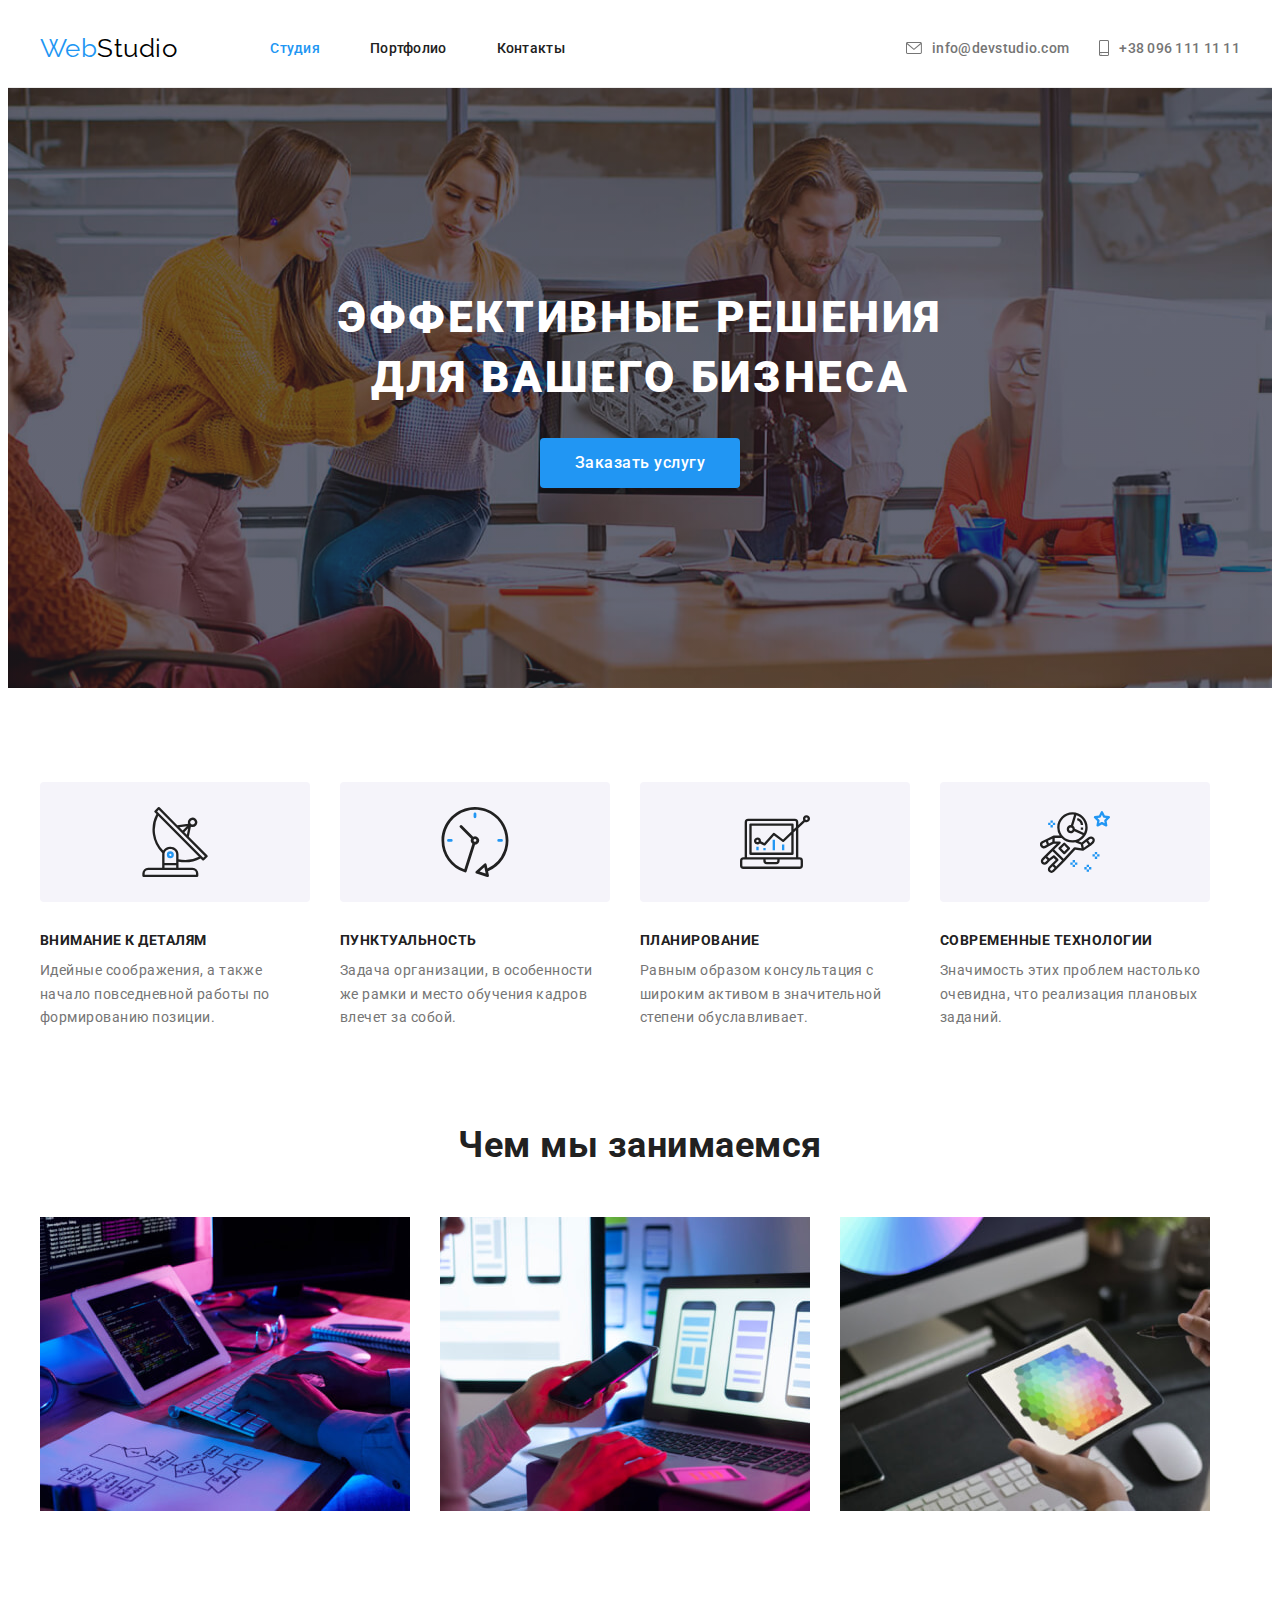
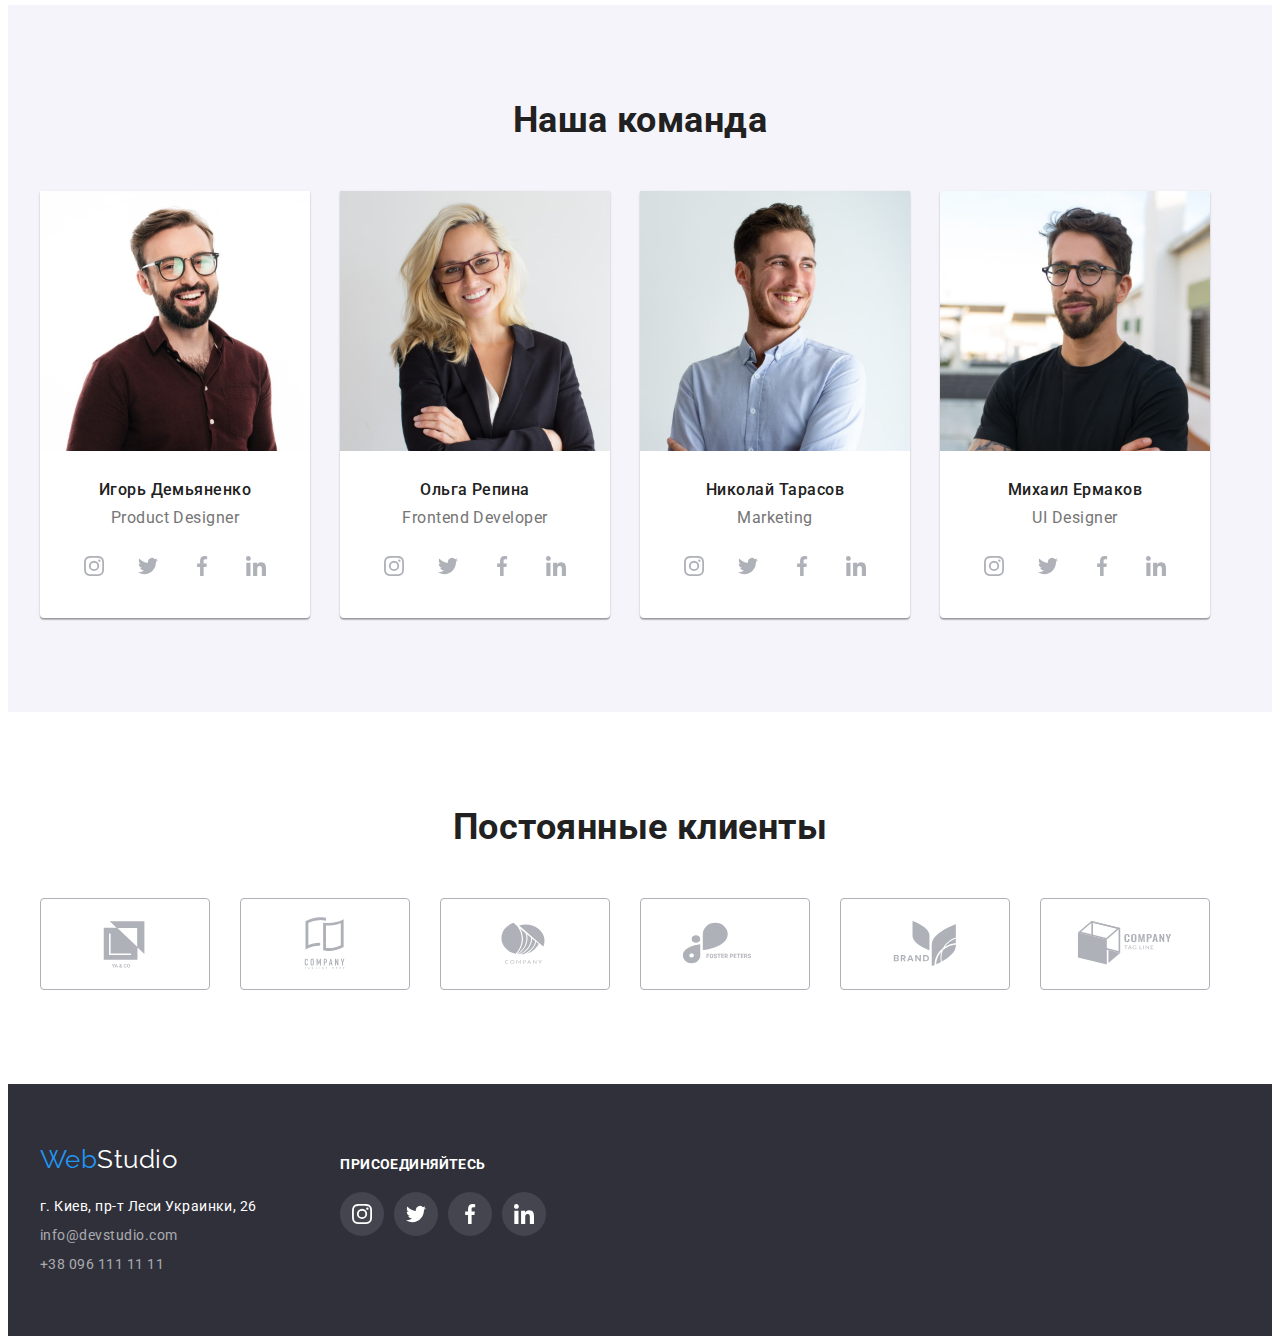
==== index.html @ 47803f1b "Start" ====
<!DOCTYPE html>
<html lang="ru">
  <head>
    <meta charset="UTF-8" />
    <meta http-equiv="X-UA-Compatible" content="IE=edge" />
    <meta name="viewport" content="width=device-width, initial-scale=1.0" />
    <title>Веб студия WebStudio</title>
    <link rel="preconnect" href="https://fonts.googleapis.com" />
    <link rel="preconnect" href="https://fonts.gstatic.com" crossorigin />
    <link
      href="https://fonts.googleapis.com/css2?family=Raleway:wght@700&family=Roboto:wght@400;500;700;900&display=swap"
      rel="stylesheet"
    />
    <link
      rel="stylesheet"
      href="https://cdnjs.cloudflare.com/ajax/libs/modern-normalize/1.1.0/modern-normalize.min.css"
      integrity="sha512-wpPYUAdjBVSE4KJnH1VR1HeZfpl1ub8YT/NKx4PuQ5NmX2tKuGu6U/JRp5y+Y8XG2tV+wKQpNHVUX03MfMFn9Q=="
      crossorigin="anonymous"
      referrerpolicy="no-referrer"
    />
    <link rel="stylesheet" href="./css/styles.css" />
  </head>
  <body class="body-page">
    <header class="page-header">
      <!--Логотип и навигация-->
      <div class="container">
        <nav class="navigation">
          <a class="logo logo-header link" href="./index.html"><span>Web</span>Studio</a>
          <ul class="site-nav">
            <li class="site-nav-element"><a class="link current" href="./index.html">Студия</a></li>
            <li class="site-nav-element"><a class="link" href="./portfolio.html">Портфолио</a></li>
            <li class="site-nav-element"><a class="link" href="">Контакты</a></li>
          </ul>
        </nav>

        <ul class="auth-nav">
          <li class="auth-nav-element">
            <a class="auth-nav-mail link" href="mailto:info@devstudio.com"
              ><svg class="auth-nav-mail-svg">
                <use href="./images/symbol-defs.svg#icon-mail"></use></svg
              >info@devstudio.com</a
            >
          </li>
          <li class="auth-nav-element">
            <a class="auth-nav-phone link" href="tel:+380961111111"
              ><svg class="auth-nav-phone-svg">
                <use href="./images/symbol-defs.svg#icon-tel"></use></svg
              >+38 096 111 11 11</a
            >
          </li>
        </ul>
      </div>
    </header>
    <!--Герой-->
    <main>
      <div class="overlay">
        <section class="hero">
          <div class="container">
            <h1 class="hero-title">
              Эффективные решения <br />
              для вашего бизнеса
            </h1>
            <button class="button" type="button">Заказать услугу</button>
          </div>
        </section>
      </div>
      <!--Статьи-->
      <section class="section">
        <div class="container">
          <ul class="works-list list">
            <li class="works">
              <div class="works-thumb">
                <svg class="works-svg">
                  <use href="./images/symbol-defs.svg#icon-antenna"></use>
                </svg>
              </div>

              <h3 class="works-title">Внимание к деталям</h3>
              <p class="works-text">
                Идейные соображения, а также начало повседневной работы по формированию позиции.
              </p>
            </li>
            <li class="works">
              <div class="works-thumb">
                <svg class="works-svg">
                  <use href="./images/symbol-defs.svg#icon-clock"></use>
                </svg>
              </div>
              <h3 class="works-title">Пунктуальность</h3>
              <p class="works-text">
                Задача организации, в особенности же рамки и место обучения кадров влечет за собой.
              </p>
            </li>
            <li class="works">
              <div class="works-thumb">
                <svg class="works-svg">
                  <use href="./images/symbol-defs.svg#icon-diagram"></use>
                </svg>
              </div>
              <h3 class="works-title">Планирование</h3>
              <p class="works-text">
                Равным образом консультация с широким активом в значительной степени обуславливает.
              </p>
            </li>
            <li class="works">
              <div class="works-thumb">
                <svg class="works-svg">
                  <use href="./images/symbol-defs.svg#icon-astronaut"></use>
                </svg>
              </div>
              <h3 class="works-title">Современные технологии</h3>
              <p class="works-text">
                Значимость этих проблем настолько очевидна, что реализация плановых заданий.
              </p>
            </li>
          </ul>
        </div>
      </section>

      <!--Чем мы занимаемся-->
      <section class="section no-padding-top">
        <div class="container">
          <h2 class="section-title">Чем мы занимаемся</h2>
          <ul class="photo-set">
            <li class="photo">
              <img src="./images/img5.jpg" alt="Фото процесса набора кода" width="370" />
            </li>
            <li class="photo">
              <img
                src="./images/img6.jpg"
                alt="Фото процесса разработки дизайна мобильного приложения"
                width="370"
              />
            </li>
            <li class="photo">
              <img src="./images/img7.jpg" alt="Фото карты цветов на планшете" width="370" />
            </li>
          </ul>
        </div>
      </section>
      <!--Наша команда-->
      <section class="section personal">
        <div class="container">
          <h2 class="section-title">Наша команда</h2>
          <ul class="personal-card-set">
            <li class="personal-card-item">
              <article>
                <div class="card-thumb">
                  <img src="./images/img1.jpg" alt="Фото Игорь Демьяненко" width="270" />
                </div>
                <div class="personal-card-footer">
                  <h3 class="personal-title">Игорь Демьяненко</h3>
                  <p class="personal-text">Product Designer</p>
                  <ul class="personal-card-icon-set list">
                    <li class="personal-card-icon-item">
                      <button class="personal-card-button">
                        <svg class="personal-card-icon">
                          <use href="./images/symbol-defs.svg#icon-instagram"></use>
                        </svg>
                      </button>
                    </li>
                    <li class="personal-card-icon-item">
                      <button class="personal-card-button">
                        <svg class="personal-card-icon">
                          <use href="./images/symbol-defs.svg#icon-twitter"></use>
                        </svg>
                      </button>
                    </li>
                    <li class="personal-card-icon-item">
                      <button class="personal-card-button">
                        <svg class="personal-card-icon">
                          <use href="./images/symbol-defs.svg#icon-facebook"></use>
                        </svg>
                      </button>
                    </li>
                    <li class="personal-card-icon-item">
                      <button class="personal-card-button">
                        <svg class="personal-card-icon">
                          <use href="./images/symbol-defs.svg#icon-linkedin"></use>
                        </svg>
                      </button>
                    </li>
                  </ul>
                </div>
              </article>
            </li>

            <li class="personal-card-item">
              <article>
                <div class="card-thumb">
                  <img src="./images/img2.jpg" alt="Фото Ольга Репина" width="270" />
                </div>
                <div class="personal-card-footer">
                  <h3 class="personal-title">Ольга Репина</h3>
                  <p class="personal-text">Frontend Developer</p>
                  <ul class="personal-card-icon-set list">
                    <li class="personal-card-icon-item">
                      <button class="personal-card-button">
                        <svg class="personal-card-icon">
                          <use href="./images/symbol-defs.svg#icon-instagram"></use>
                        </svg>
                      </button>
                    </li>
                    <li class="personal-card-icon-item">
                      <button class="personal-card-button">
                        <svg class="personal-card-icon">
                          <use href="./images/symbol-defs.svg#icon-twitter"></use>
                        </svg>
                      </button>
                    </li>
                    <li class="personal-card-icon-item">
                      <button class="personal-card-button">
                        <svg class="personal-card-icon">
                          <use href="./images/symbol-defs.svg#icon-facebook"></use>
                        </svg>
                      </button>
                    </li>
                    <li class="personal-card-icon-item">
                      <button class="personal-card-button">
                        <svg class="personal-card-icon">
                          <use href="./images/symbol-defs.svg#icon-linkedin"></use>
                        </svg>
                      </button>
                    </li>
                  </ul>
                </div>
              </article>
            </li>

            <li class="personal-card-item">
              <article>
                <div class="card-thumb">
                  <img src="./images/img3.jpg" alt="Фото Николай Тарасов" width="270" />
                </div>
                <div class="personal-card-footer">
                  <h3 class="personal-title">Николай Тарасов</h3>
                  <p class="personal-text">Marketing</p>
                  <ul class="personal-card-icon-set list">
                    <li class="personal-card-icon-item">
                      <button class="personal-card-button">
                        <svg class="personal-card-icon">
                          <use href="./images/symbol-defs.svg#icon-instagram"></use>
                        </svg>
                      </button>
                    </li>
                    <li class="personal-card-icon-item">
                      <button class="personal-card-button">
                        <svg class="personal-card-icon">
                          <use href="./images/symbol-defs.svg#icon-twitter"></use>
                        </svg>
                      </button>
                    </li>
                    <li class="personal-card-icon-item">
                      <button class="personal-card-button">
                        <svg class="personal-card-icon">
                          <use href="./images/symbol-defs.svg#icon-facebook"></use>
                        </svg>
                      </button>
                    </li>
                    <li class="personal-card-icon-item">
                      <button class="personal-card-button">
                        <svg class="personal-card-icon">
                          <use href="./images/symbol-defs.svg#icon-linkedin"></use>
                        </svg>
                      </button>
                    </li>
                  </ul>
                </div>
              </article>
            </li>

            <li class="personal-card-item">
              <article>
                <div class="card-thumb">
                  <img src="./images/img4.jpg" alt="Фото Михаил Ермаков" width="270" />
                </div>
                <div class="personal-card-footer">
                  <h3 class="personal-title">Михаил Ермаков</h3>
                  <p class="personal-text">UI Designer</p>
                  <ul class="personal-card-icon-set list">
                    <li class="personal-card-icon-item">
                      <button class="personal-card-button">
                        <svg class="personal-card-icon">
                          <use href="./images/symbol-defs.svg#icon-instagram"></use>
                        </svg>
                      </button>
                    </li>
                    <li class="personal-card-icon-item">
                      <button class="personal-card-button">
                        <svg class="personal-card-icon">
                          <use href="./images/symbol-defs.svg#icon-twitter"></use>
                        </svg>
                      </button>
                    </li>
                    <li class="personal-card-icon-item">
                      <button class="personal-card-button">
                        <svg class="personal-card-icon">
                          <use href="./images/symbol-defs.svg#icon-facebook"></use>
                        </svg>
                      </button>
                    </li>
                    <li class="personal-card-icon-item">
                      <button class="personal-card-button">
                        <svg class="personal-card-icon">
                          <use href="./images/symbol-defs.svg#icon-linkedin"></use>
                        </svg>
                      </button>
                    </li>
                  </ul>
                </div>
              </article>
            </li>
          </ul>
        </div>
      </section>
      <section class="section">
        <div class="container">
          <h2 class="section-title">Постоянные клиенты</h2>
          <ul class="regular-customers-set">
            <li class="regular-customers-item">
              <button class="regular-customers-button">
                <svg class="regular-customers-icon">
                  <use href="./images/symbol-defs.svg#icon-regular-customers-1"></use>
                </svg>
              </button>
            </li>
            <li class="regular-customers-item">
              <button class="regular-customers-button">
                <svg class="regular-customers-icon">
                  <use href="./images/symbol-defs.svg#icon-regular-customers-2"></use>
                </svg>
              </button>
            </li>
            <li class="regular-customers-item">
              <button class="regular-customers-button">
                <svg class="regular-customers-icon">
                  <use href="./images/symbol-defs.svg#icon-regular-customers-3"></use>
                </svg>
              </button>
            </li>
            <li class="regular-customers-item">
              <button class="regular-customers-button">
                <svg class="regular-customers-icon">
                  <use href="./images/symbol-defs.svg#icon-regular-customers-4"></use>
                </svg>
              </button>
            </li>
            <li class="regular-customers-item">
              <button class="regular-customers-button">
                <svg class="regular-customers-icon">
                  <use href="./images/symbol-defs.svg#icon-regular-customers-5"></use>
                </svg>
              </button>
            </li>
            <li class="regular-customers-item">
              <button class="regular-customers-button">
                <svg class="regular-customers-icon">
                  <use href="./images/symbol-defs.svg#icon-regular-customers-6"></use>
                </svg>
              </button>
            </li>
          </ul>
        </div>
      </section>
    </main>
    <footer class="footer">
      <div class="container">
        <div>
          <!--Логотип-->
          <a class="logo logo-footer link" href="./index.html"><span>Web</span>Studio</a>
          <!--Контакты-->
          <address class="address one">г. Киев, пр-т Леси Украинки, 26</address>
          <address class="address">
            <a class="link" href="mailto:info@devstudio.com">info@devstudio.com</a>
            <a class="link" href="tel:+380961111111">+38 096 111 11 11</a>
          </address>
        </div>
        <div class="social-set">
          <h3 class="social-title">Присоединяйтесь</h3>
          <ul class="personal-card-icon-set list">
            <li class="personal-card-icon-item">
              <button class="footer-icon-button">
                <svg class="footer-icon personal-card-icon">
                  <use href="./images/symbol-defs.svg#icon-instagram"></use>
                </svg>
              </button>
            </li>
            <li class="personal-card-icon-item">
              <button class="footer-icon-button">
                <svg class="personal-card-icon">
                  <use href="./images/symbol-defs.svg#icon-twitter"></use>
                </svg>
              </button>
            </li>
            <li class="personal-card-icon-item">
              <button class="footer-icon-button">
                <svg class="personal-card-icon">
                  <use href="./images/symbol-defs.svg#icon-facebook"></use>
                </svg>
              </button>
            </li>
            <li class="personal-card-icon-item">
              <button class="footer-icon-button">
                <svg class="personal-card-icon">
                  <use href="./images/symbol-defs.svg#icon-linkedin"></use>
                </svg>
              </button>
            </li>
          </ul>
        </div>
      </div>
    </footer>
  </body>
</html>
---- css/styles.css ----
:root {
    --brand-color-blue-light-hover: #188CE8;
    --brand-color-blue-light: #2196F3;
    --brand-color-blue: #3f51b5;    
    --brand-color-black: #000000;
    --brand-color-black-light: #212121;
    --brand-color-black-dark: #2F303A;
    --brand-color-gray: #757575;
    --brand-color-gray-light: #F5F4FA;
    --brand-color-gray-border: #EEEEEE;
    --brand-color-gray-icon: #AFB1B8;
    --brand-color-white: #FFFFFF;
    --brand-color-heder-line: #ECECEC;
    --brand-color-address:rgba(255, 255, 255, 0.6);
    --card-set-portfolio: 30px
}
h1, h2, h3, h4, h5, h6, p, ul {
    margin: 0;
}
ul {
    padding: 0;
}
img {
    display: block;
    max-width: 100%;
    height: auto;
}
.list {
    list-style: none;    
}
.link {
    text-decoration: none;    
    line-height: 1.17;
}
.body-page {    
    font-family: 'Roboto', sans-serif;
    letter-spacing: 0.03em;
    background-color: var(--brand-color-white);        
    color: var(--brand-color-black-light);   
}

/* Рамка хедера */
.page-header .container{
    display: flex;    
    padding-top: 25px;
    padding-bottom: 24px;
    align-items: center;
}

.page-header {    
    border-bottom: 1px solid var(--brand-color-heder-line);
}

/* Подсветка */
.site-nav .link:hover, .site-nav .link:focus, .site-nav .link.current {
    color: var(--brand-color-blue-light);
}
.site-nav {
    display: flex;
    align-items: center;
    list-style: none;     
}

.site-nav-element + .site-nav-element {
    margin-left: 50px;
}

.navigation {
    display: flex;
}
.site-nav .link {    
    display: block;
    font-size: 14px;
    font-weight: 500;
    letter-spacing: 0.02em;
    color: var(--brand-color-black-light);
}
/* Хедер почта телефон */
.auth-nav {
    margin-left: auto;
    display: flex;
    list-style: none;
}

.auth-nav-element + .auth-nav-element {
 margin-left: 30px;
}

.auth-nav .link {    
    font-size: 14px;
    font-weight: 500;
    letter-spacing: 0.02em;
    color: var(--brand-color-gray);
}
.auth-nav .link:hover, .auth-nav .link:focus {
    color: var(--brand-color-blue-light);       
}
.auth-nav-mail, .auth-nav-phone {
    display: flex;
    align-items: center;
}

.auth-nav-mail-svg {    
    height: 12px;
    width: 16px;
    fill: currentColor;
    margin-right: 10px;
} 
.auth-nav-phone-svg {
    height: 16px;
    width: 10px;
    fill: currentColor;   
    margin-right: 10px;    
}


/* Логотип */
.logo {
    margin-right: 93px;    
    font-size: 26px;
    color: var(--brand-color-black);    
    font-family: 'Raleway', sans-serif;        
}
.logo span{
    color: var(--brand-color-blue-light);
}
/* Герой */
.hero .button {
    display: inline-block;
    padding: 10px 32px;
    margin: 0;
    min-width: 200px;
    color: var(--brand-color-white);
    background: var(--brand-color-blue-light);
    box-shadow: 0px 4px 4px rgba(0, 0, 0, 0.15);
    line-height: 1.88;
}
.hero .button:hover{
    background-color: var(--brand-color-blue-light-hover);
}
.hero {
    padding-top: 200px;
    padding-bottom: 200px;
    text-align: center;    
}
.overlay {
    margin-right: auto;
    margin-left: auto;
    max-width: 1600px;
    background-image: linear-gradient(
    to right
    ,rgba(47, 48, 58, 0.4)
    ,rgba(47, 48, 58, 0.4))
    ,url(../images/hero.jpg);
    background-color: #C4C4C4;;
    background-position: center;
    background-repeat: no-repeat;
}

.hero-title {    
    margin-bottom: 30px;
    text-transform: uppercase;
    text-align: center;    
    font-size: 44px;
    font-weight: 900;    
    line-height: 1.36;
    letter-spacing: 0.06em;
    color: var(--brand-color-white);    
}
/* Наша команда */
.personal { 
    background: var(--brand-color-gray-light);
}
.personal-card-footer {
    padding-top: 30px;
    padding-bottom: 30px;
}
.personal-title {    
    margin-bottom: 10px;
    font-weight: 500;
    font-size: 16px;    
    line-height: 1.17;
    text-align: center;    
}
.personal-text {
    margin-bottom: 16px;   
    line-height: 1.17;
    text-align: center;    
    color: var(--brand-color-gray);
}
.personal-card-set {    
    display: flex;   
    list-style: none;
}
.personal-card-item {
     
    background-color: var(--brand-color-white);
    box-shadow: 0px 1px 3px rgba(0, 0, 0, 0.12), 0px 1px 1px rgba(0, 0, 0, 0.14), 0px 2px 1px rgba(0, 0, 0, 0.2);
    border-radius: 0px 0px 4px 4px;
}
.personal-card-item + .personal-card-item {
    margin-left: 30px;
}
.personal-card-icon-set {
    display: flex;
    justify-content: center;
}
.personal-card-button { 
    width: 44px;
    height: 44px;
    padding: 0;
    display: flex;
    align-items: center;
    justify-content: center;
    cursor: pointer;
    color: var(--brand-color-gray-icon);
    background: none;    
    border: none;
}
.personal-card-button:hover,
.personal-card-button:focus {
    color: var(--brand-color-white);
    background-color: var(--brand-color-blue-light);
    border-radius: 50%;
}
.personal-card-icon-item + .personal-card-icon-item {
    margin-left: 10px;
}
.personal-card-icon {
    fill: currentColor;  
    width: 20px;
    height: 20px;
}
/* Секция картинок */
.section-title {   
    margin-bottom: 50px;    
    font-size: 36px;    
    line-height: 1.17;
    text-align: center;    
}
/* Секция коротких текстов */
.works-list {    
    display: flex;    
}
.works + .works {    
    margin-left: 30px;
}

.works-thumb {
    margin-bottom: 30px;
    justify-content: center;
    align-items: center;
    display: flex;
    width: 270px;
    height: 120px;
    background: var(--brand-color-gray-light);
    border-radius: 4px;
}
.works-svg {    
    width: 70px;
    height: 70px;    
}

.works-title {
    margin-bottom: 10px;   
    font-size: 14px;    
    line-height: 1.17;    
    text-transform: uppercase;
}
.works-text {        
    width: 270px; 
    font-size: 14px;    
    line-height: 1.714;    
    color: var(--brand-color-gray);       
}

/* Секция Постоянные клиенты */
.regular-customers-set {
    display: flex;
    list-style: none;
}
.regular-customers-item-frame {
    cursor: pointer;
    padding: 13px 31px;
    border: 1px solid #AFB1B8;
    border-radius: 4px;
}
.regular-customers-item + .regular-customers-item {
    margin-left: 30px;
}

.regular-customers-icon { 
    fill: currentColor;    
    width: 106px;
    height: 60px;
}

.regular-customers-button {
    padding: 0;
    justify-content: center;
    align-items: center;
    display: flex;    
    width: 170px;
    height: 92px;
    color: var(--brand-color-gray-icon);
    cursor: pointer;    
    border: 1px solid var(--brand-color-gray-icon);
    border-radius: 4px;
    background-color: var(--brand-color-white);
}
.regular-customers-button:hover, 
.regular-customers-button:focus {
    color: var(--brand-color-blue-light);
    border: 1px solid var(--brand-color-blue-light);
    
}

/* Футер */
.logo-footer {
    margin-bottom: 20px;
    display: block;
    color: var(--brand-color-white);    
}
.footer {
    padding: 60px 0;
    background: var(--brand-color-black-dark);    
}
.address,
.address .link {    
    font-size: 14px;
    line-height: 1.71;
    color: var(--brand-color-white);
    font-style: normal;
}
.one {
margin-bottom: 5px;
}

.address .link {    
    display: block;
    color: var(--brand-color-address);
}
.address .link:first-child {
margin-bottom: 5px;
}
.address .link:hover,
.address .link:focus {
    color: var(--brand-color-blue-light);
}

.social-set {
    margin-top: 12px;
    margin-left: 70px;
}
.social-title {
    margin-bottom: 20px;
    text-transform: uppercase;
    color: var(--brand-color-white);
    font-weight: 700;
    font-size: 14px;
    line-height: 16px;
    letter-spacing: 0.03em;
}


.footer-icon-button {
    width: 44px;
    height: 44px;
    padding: 0;
    display: flex;
    align-items: center; 
    justify-content: center;   
    cursor: pointer;
    color: var(--brand-color-white);
    background: rgba(255, 255, 255, 0.1);
    border-radius: 50%;    
    border: none;
}

.footer-icon-button:hover,
.footer-icon-button:focus {    
    background-color: var(--brand-color-blue-light);
    border-radius: 50%;
}
.footer > .container {
    display: flex;
}
/* Портфолио фильтры*/
.button {
    padding: 6px 22px;  
    margin: 0px 4px;   
    color: var(--brand-color-black-light);
    background: var(--brand-color-gray-light);
    cursor: pointer;
    border: 0;    
    font-family: inherit;
    font-weight: 500;
    font-size: 16px;
    line-height: 1.62;    
    letter-spacing: inherit;    
    border-radius: 4px;    
}
.buttons {
    margin-bottom: 50px;
    display: flex;
    justify-content: center;    
}
.button:hover, .button:focus {
    color: var(--brand-color-white);
    background: var(--brand-color-blue-light);
    box-shadow: 0px 3px 1px rgba(0, 0, 0, 0.1), 0px 1px 2px rgba(0, 0, 0, 0.08), 0px 2px 2px rgba(0, 0, 0, 0.12);
}
/* Портфолио карточки */
.portfolio-card-set-title {
    display: none;
}
.portfolio-card-set {    
    margin-top: calc(-1 * var(--card-set-portfolio));
    margin-left: calc(-1 * var(--card-set-portfolio));
    display: flex;
    flex-wrap: wrap;
}


.portfolio-card:hover, 
.portfolio-card:focus {
    box-shadow: 0px 1px 1px rgba(0, 0, 0, 0.12), 0px 4px 4px rgba(0, 0, 0, 0.06), 1px 4px 6px rgba(0, 0, 0, 0.16);
}
.portfolio-card-item {
    margin-top: var(--card-set-portfolio);
    margin-left: var(--card-set-portfolio);
    flex-basis: calc(100% / 3 - var(--card-set-portfolio));
}

.portfolio-card-content {
    padding: 20px 23px 19px 24px;
    border: 1px solid var(--brand-color-gray-border);
    border-top: none;
}

.portfolio-card-title {
    margin-bottom: 4px;
    font-size: 18px;
    line-height: 2;
    letter-spacing: 0.06em;
}

.portfolio-card-text {
    line-height: 1.88;
    color: var(--brand-color-gray);
}

.container {
    margin-left: auto;
    margin-right: auto;
    width: 1200px;
    padding-left: 15px;
    padding-right: 15px;    
    /* outline: solid tomato; */
}
.section {
    padding: 94px 0;    
}
.no-padding-top  {
    padding-top: 0;
}
.photo-set {    
    list-style: none;
    display: flex;    
}
.photo + .photo {
    margin-left: 30px;
}
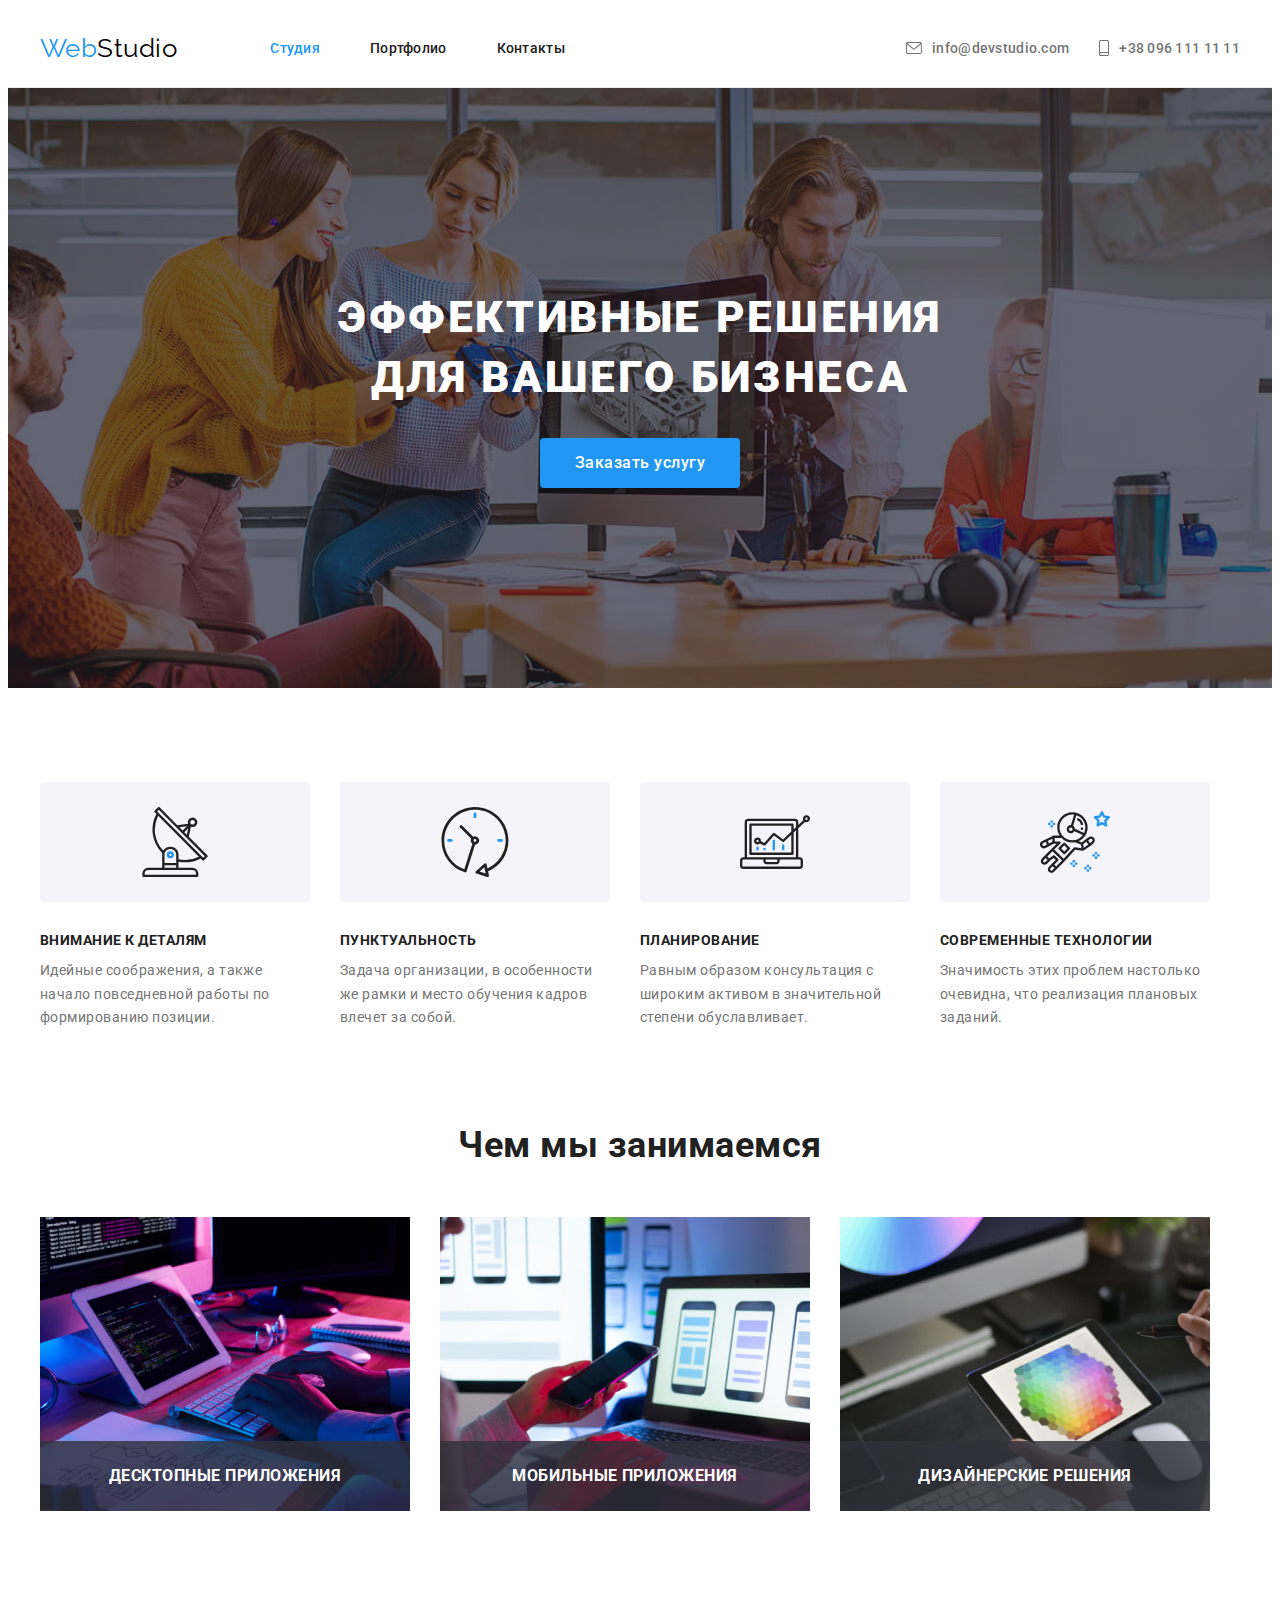
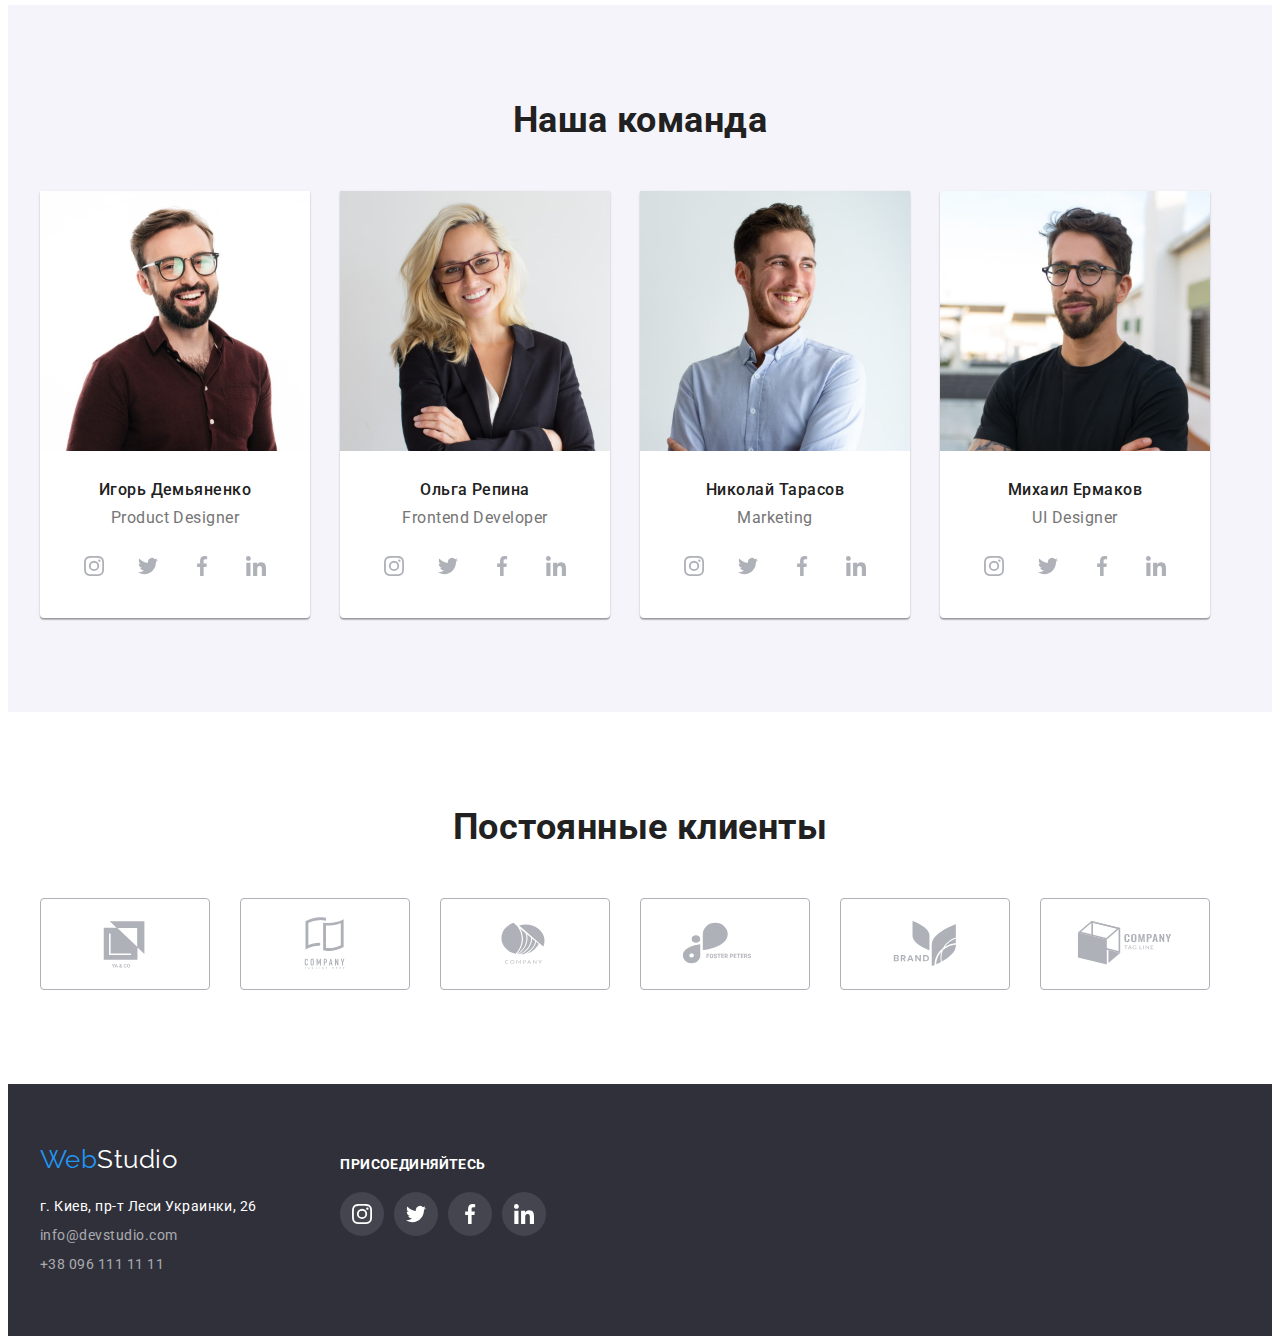
==== commit 6ddcb526: "Update" ====
--- a/index.html
+++ b/index.html
@@ -123,17 +123,32 @@
           <h2 class="section-title">Чем мы занимаемся</h2>
           <ul class="photo-set">
             <li class="photo">
-              <img src="./images/img5.jpg" alt="Фото процесса набора кода" width="370" />
+              <div class="photo-set-thumb">
+                <img src="./images/img5.jpg" alt="Фото процесса набора кода" width="370" />
+                <div class="photo-set-decor">
+                  <p class="photo-set-text">Десктопные приложения</p>
+                </div>
+              </div>
             </li>
             <li class="photo">
-              <img
-                src="./images/img6.jpg"
-                alt="Фото процесса разработки дизайна мобильного приложения"
-                width="370"
-              />
+              <div class="photo-set-thumb">
+                <img
+                  src="./images/img6.jpg"
+                  alt="Фото процесса разработки дизайна мобильного приложения"
+                  width="370"
+                />
+                <div class="photo-set-decor">
+                  <p class="photo-set-text">Мобильные приложения</p>
+                </div>
+              </div>
             </li>
             <li class="photo">
-              <img src="./images/img7.jpg" alt="Фото карты цветов на планшете" width="370" />
+              <div class="photo-set-thumb">
+                <img src="./images/img7.jpg" alt="Фото карты цветов на планшете" width="370" />
+                <div class="photo-set-decor">
+                  <p class="photo-set-text">Дизайнерские решения</p>
+                </div>
+              </div>
             </li>
           </ul>
         </div>
--- a/css/styles.css
+++ b/css/styles.css
@@ -471,3 +471,55 @@
 .photo + .photo {
     margin-left: 30px;
 }
+.photo-set-thumb {
+    position: relative;
+}
+
+.photo-set-text {
+    color: var(--brand-color-white);
+    text-transform: uppercase;
+    font-weight: 700;
+    text-align: center;
+}
+
+.photo-set-decor {
+    display: flex;
+    justify-content: center;
+    align-items: center;
+    height: 70px;
+    width: 100%;
+    position: absolute;
+    bottom: 0;
+    background: linear-gradient(to right, rgba(47, 48, 58, 0.8), rgba(47, 48, 58, 0.8));
+}
+
+.photo + .photo {
+    margin-left: 30px;
+}
+.card-thumb {
+    position: relative;
+    overflow: hidden;
+}
+
+.portfolio-card-overlay {
+    background: linear-gradient(to right, rgba(33, 150, 243, 0.9), rgba(33, 150, 243, 0.9));
+    position: absolute;
+    top: 0;
+    left: 0;
+    width: 100%;
+    height: 100%;
+    transform: translateY(100%);
+}
+
+.portfolio-card-overlay-text {
+    padding: 63px 24px;
+    font-size: 18px;
+    line-height: 1.56;
+    letter-spacing: 0.03em;
+    color: var(--brand-color-white);
+}
+
+.portfolio-card:hover .portfolio-card-overlay {
+    transform: translateY(0);
+    transition: transform 250ms ease;
+}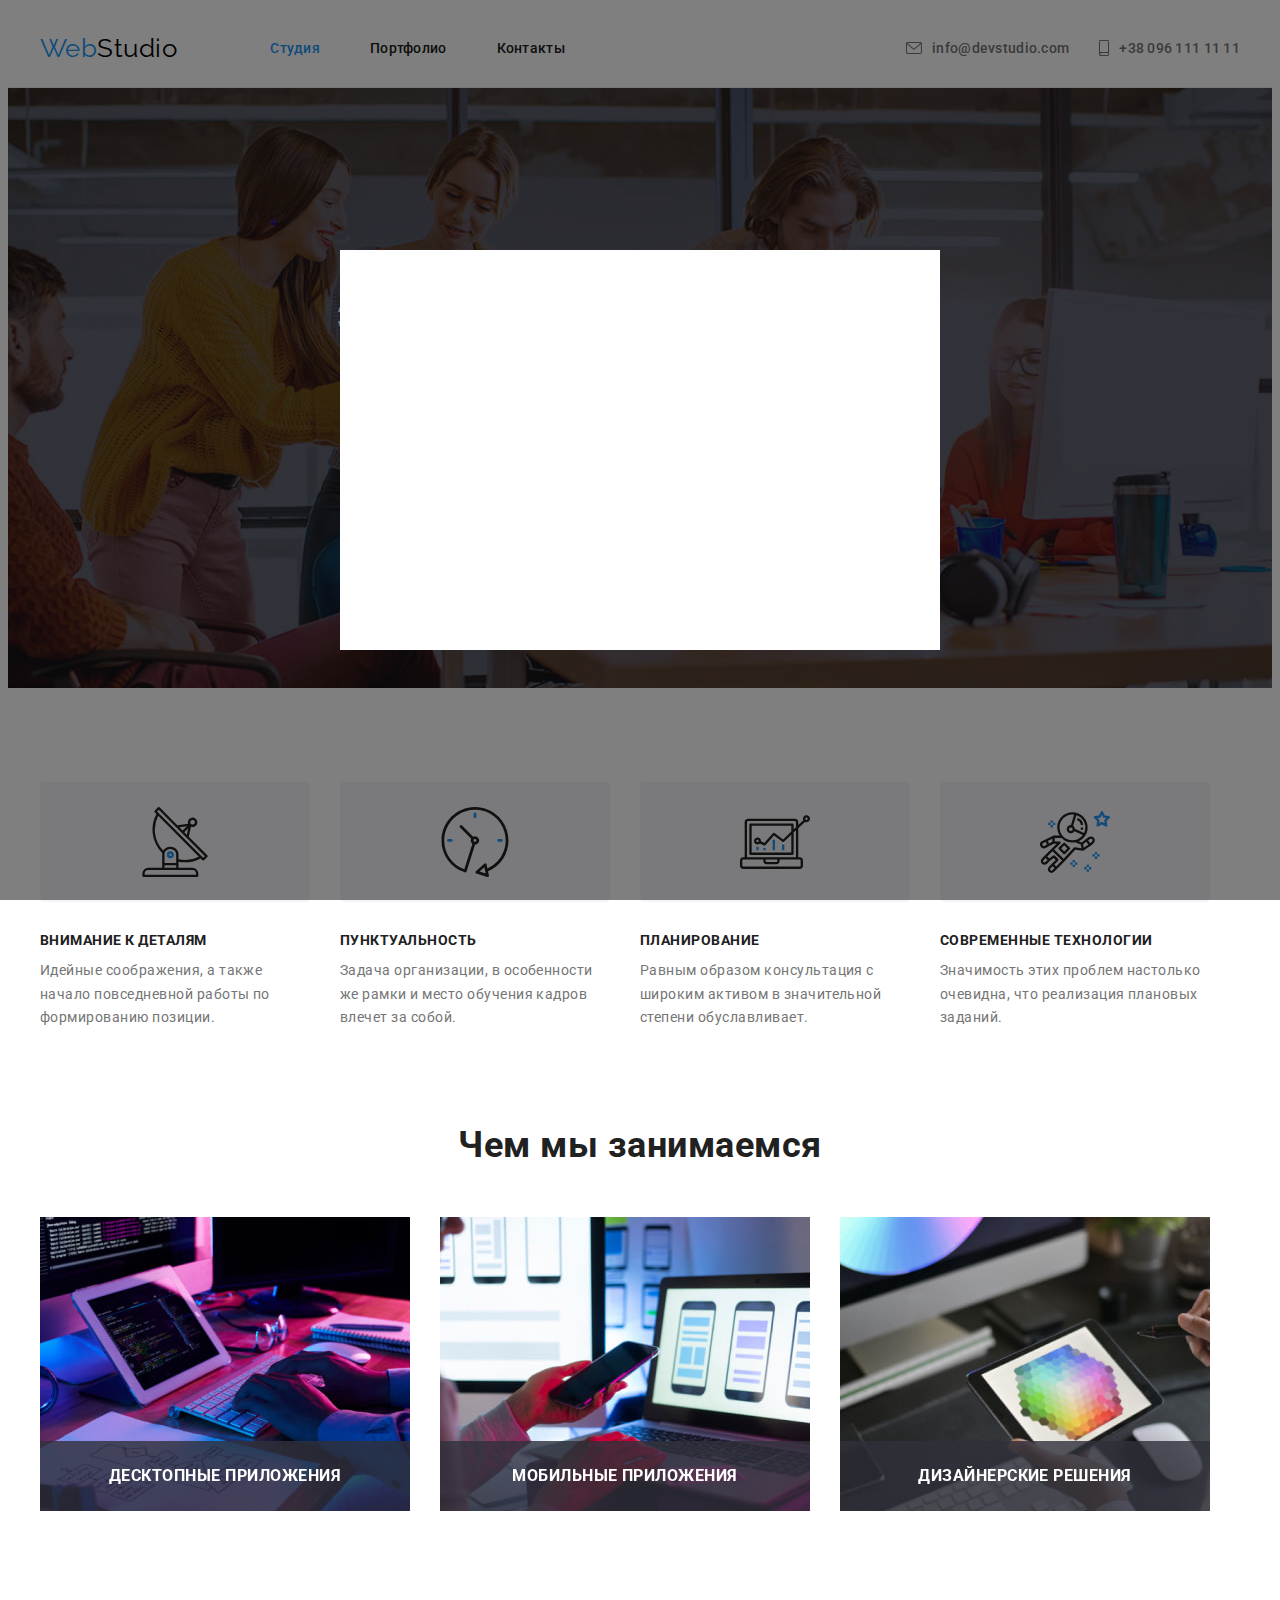
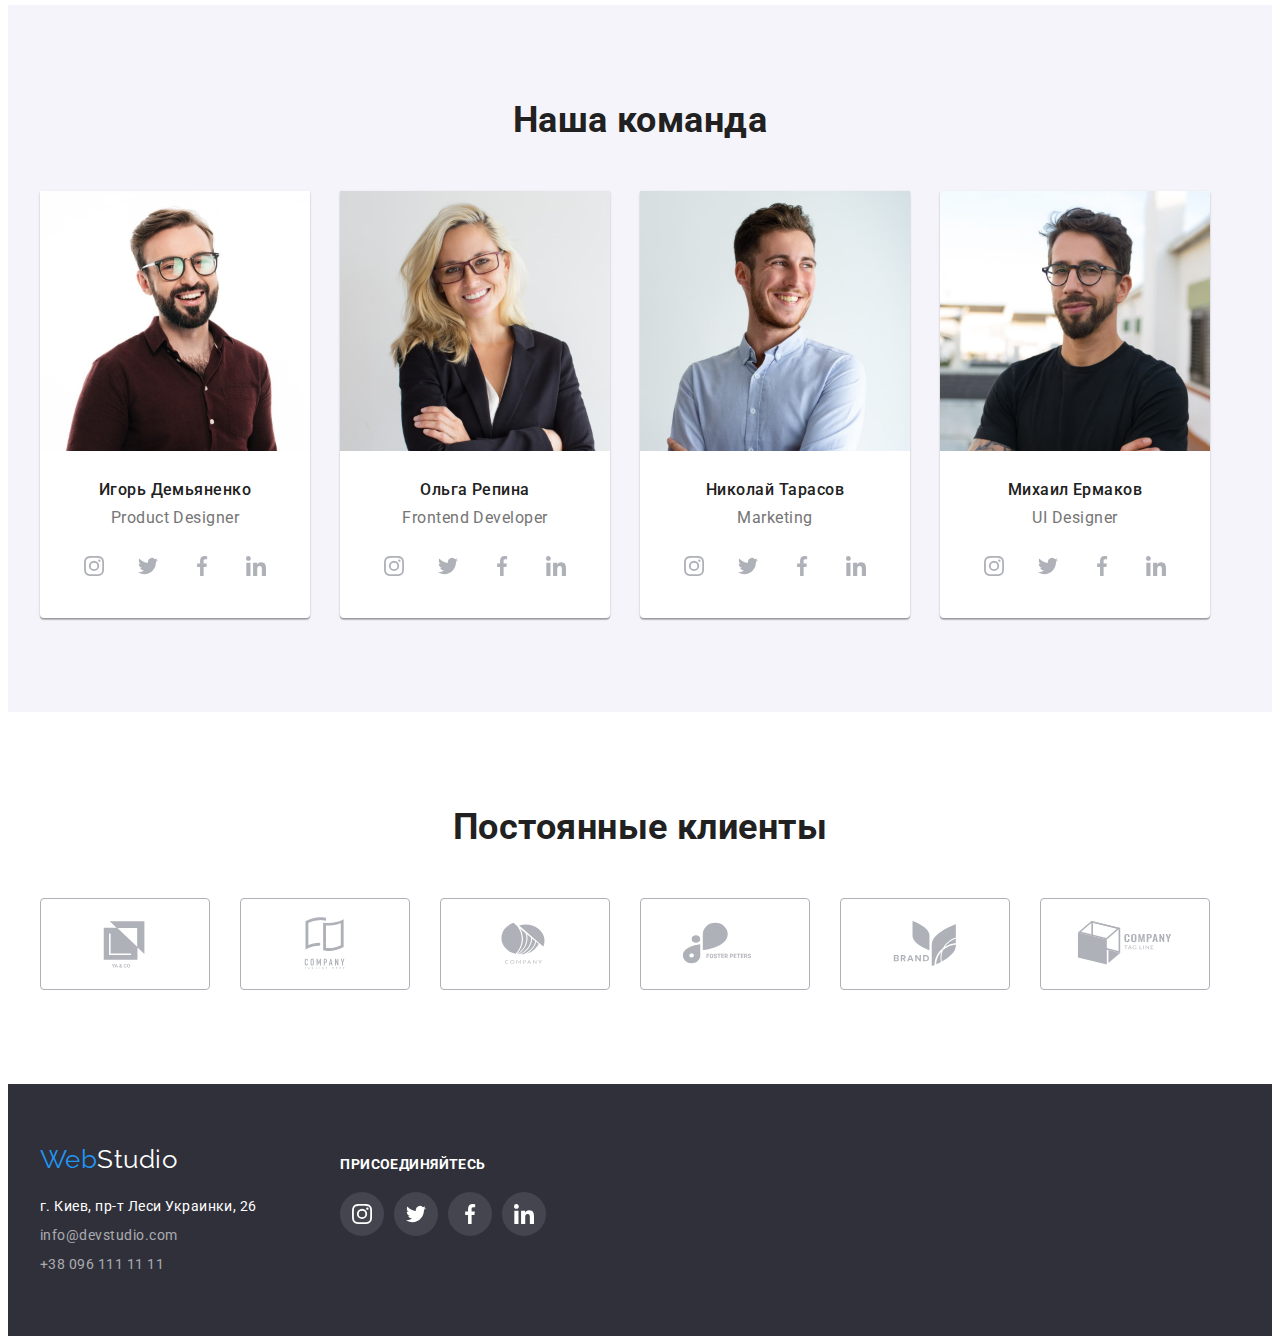
==== commit da6cc79c: "Update" ====
--- a/index.html
+++ b/index.html
@@ -62,6 +62,9 @@
             </h1>
             <button class="button" type="button">Заказать услугу</button>
           </div>
+          <div class="backdrop">
+            <div class="modal"></div>
+          </div>
         </section>
       </div>
       <!--Статьи-->
--- a/css/styles.css
+++ b/css/styles.css
@@ -502,7 +502,7 @@
 }
 
 .portfolio-card-overlay {
-    background: linear-gradient(to right, rgba(33, 150, 243, 0.9), rgba(33, 150, 243, 0.9));
+    background-color: rgba(33, 150, 243, 0.9);
     position: absolute;
     top: 0;
     left: 0;
@@ -522,4 +522,25 @@
 .portfolio-card:hover .portfolio-card-overlay {
     transform: translateY(0);
     transition: transform 250ms ease;
+    transition-timing-function: cubic-bezier(0.4, 0, 0.2, 1);
+    /* transition-property: background; */
+}
+
+.backdrop {
+    position: fixed;
+    top: 0;
+    left: 0;
+    width: 100%;
+    height: 100%;
+    background-color: rgba(0, 0, 0, 0.5);
+}
+
+.modal {
+    position: absolute;
+    top: 50%;
+    left: 50%;
+    transform: translate(-50%, -50%);
+    min-height: 400px;
+    min-width: 600px;
+    background-color: var(--brand-color-white);
 }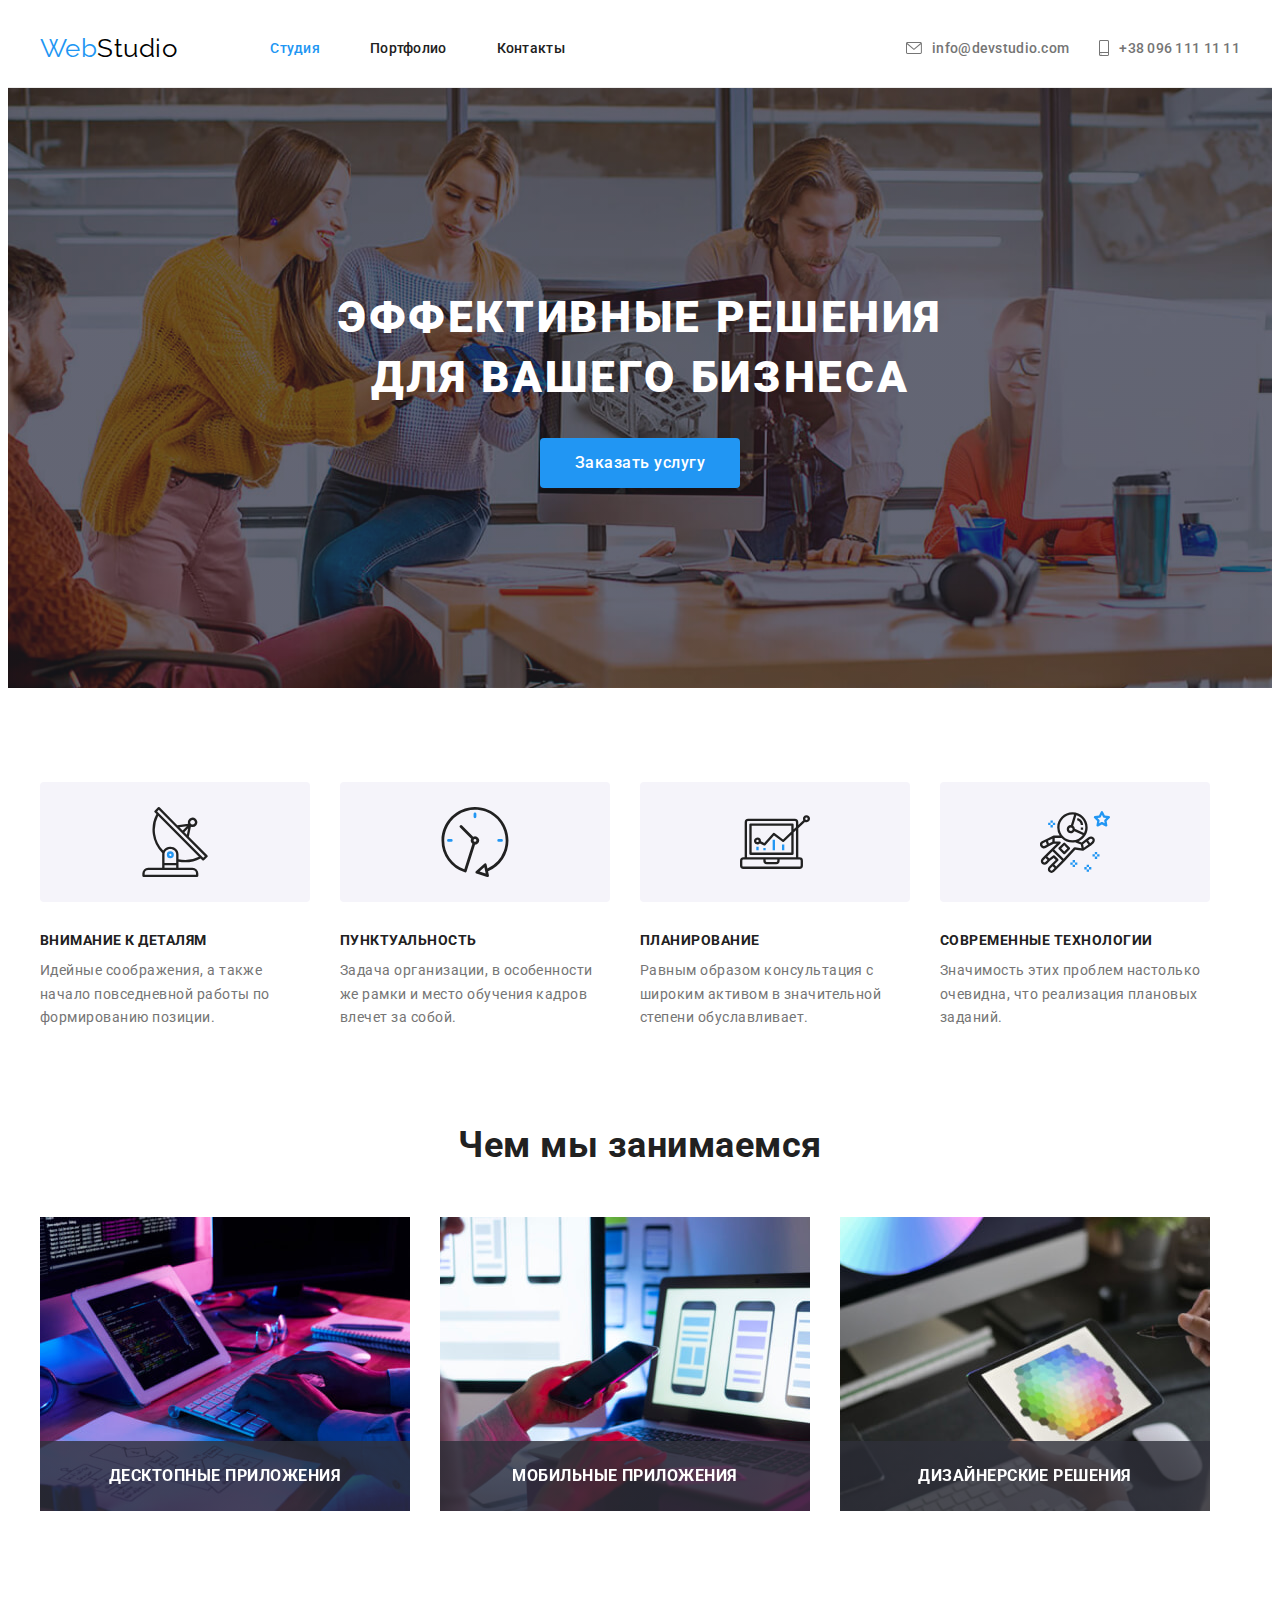
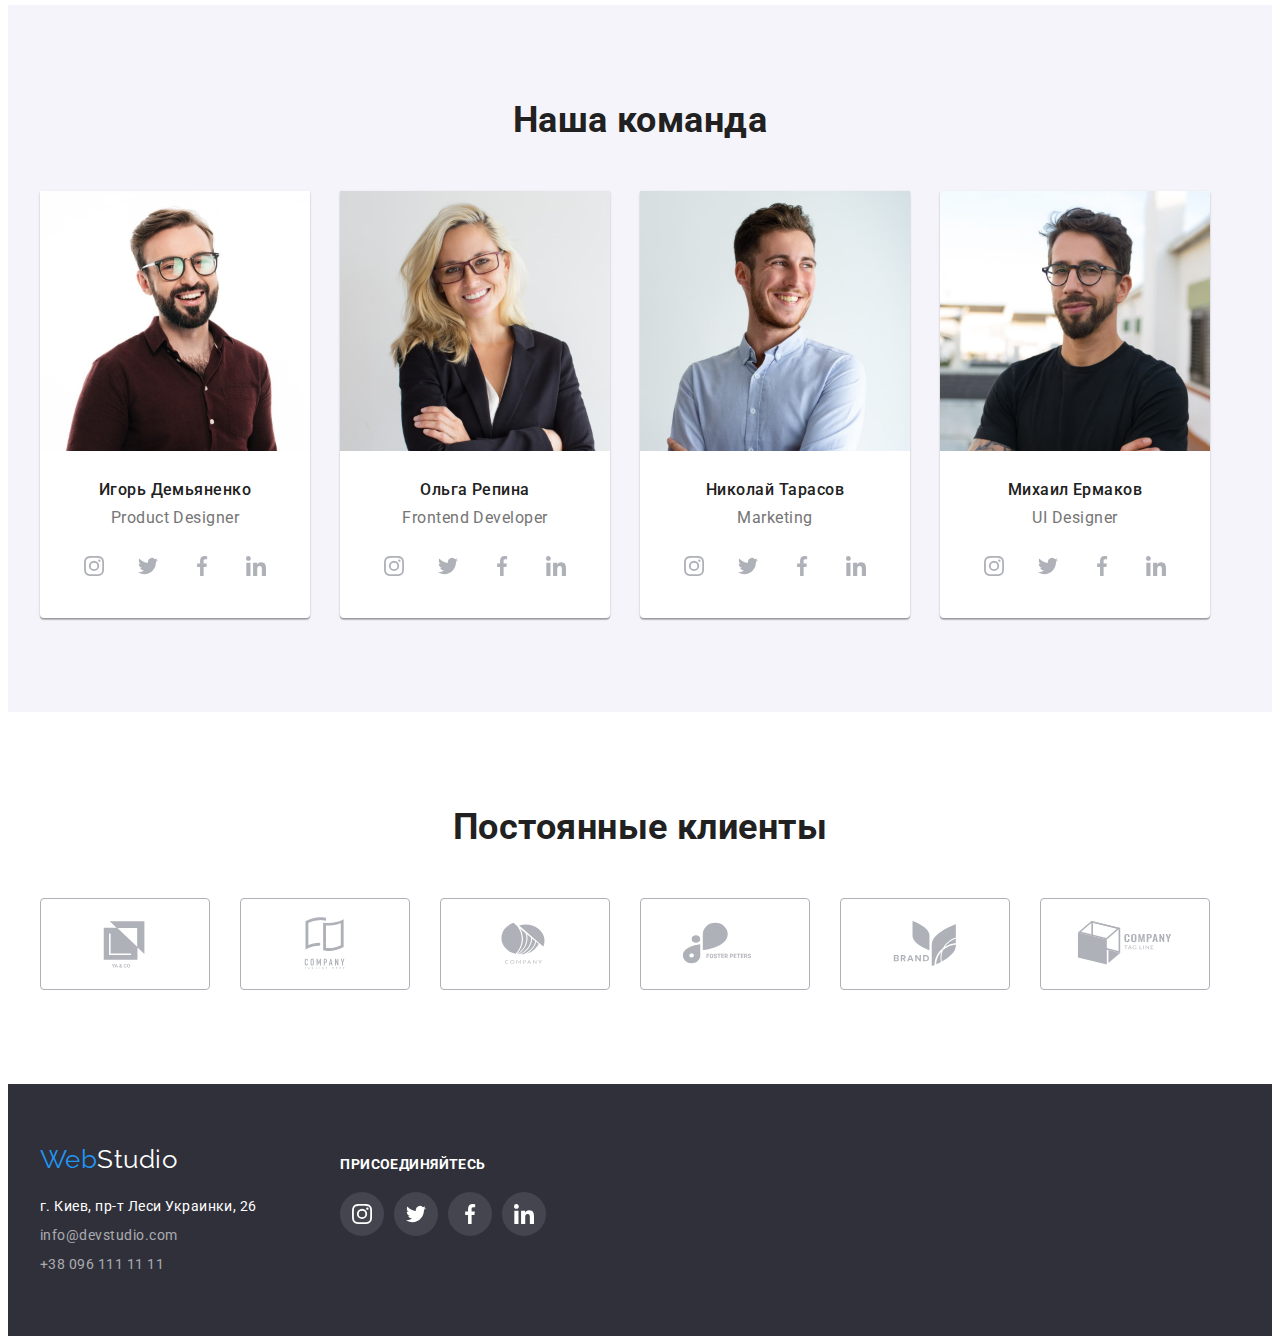
==== commit 3434b0d1: "Update" ====
--- a/index.html
+++ b/index.html
@@ -60,10 +60,12 @@
               Эффективные решения <br />
               для вашего бизнеса
             </h1>
-            <button class="button" type="button">Заказать услугу</button>
+            <button class="button" type="button" data-modal-open>Заказать услугу</button>
           </div>
-          <div class="backdrop">
-            <div class="modal"></div>
+          <div class="backdrop is-hidden" data-modal>
+            <div class="modal">
+              <button data-modal-close>Закрыть</button>
+            </div>
           </div>
         </section>
       </div>
@@ -428,5 +430,6 @@
         </div>
       </div>
     </footer>
+    <script src="./js/modal.js"></script>
   </body>
 </html>
--- a/css/styles.css
+++ b/css/styles.css
@@ -521,9 +521,8 @@
 
 .portfolio-card:hover .portfolio-card-overlay {
     transform: translateY(0);
-    transition: transform 250ms ease;
+    transition: transform 250ms;
     transition-timing-function: cubic-bezier(0.4, 0, 0.2, 1);
-    /* transition-property: background; */
 }
 
 .backdrop {
@@ -532,15 +531,24 @@
     left: 0;
     width: 100%;
     height: 100%;
-    background-color: rgba(0, 0, 0, 0.5);
+    background-color: rgba(0, 0, 0, 0.2);
 }
 
 .modal {
     position: absolute;
     top: 50%;
-    left: 50%;
-    transform: translate(-50%, -50%);
-    min-height: 400px;
-    min-width: 600px;
+    left: 50%;    
+    transform: translate(-50%, -50%);    
+    width: 528px;
+    height: 581px;
     background-color: var(--brand-color-white);
+    box-shadow: 0px 1px 3px rgba(0, 0, 0, 0.12), 0px 1px 1px rgba(0, 0, 0, 0.14), 0px 2px 1px rgba(0, 0, 0, 0.2);
+    border-radius: 4px;
+    /* opacity: 1; */
+    transition: opacity 2500ms cubic-bezier(0.4, 0, 0.2, 1);
+
+}
+.backdrop.is-hidden {
+    opacity: 0;
+    pointer-events: none;
 }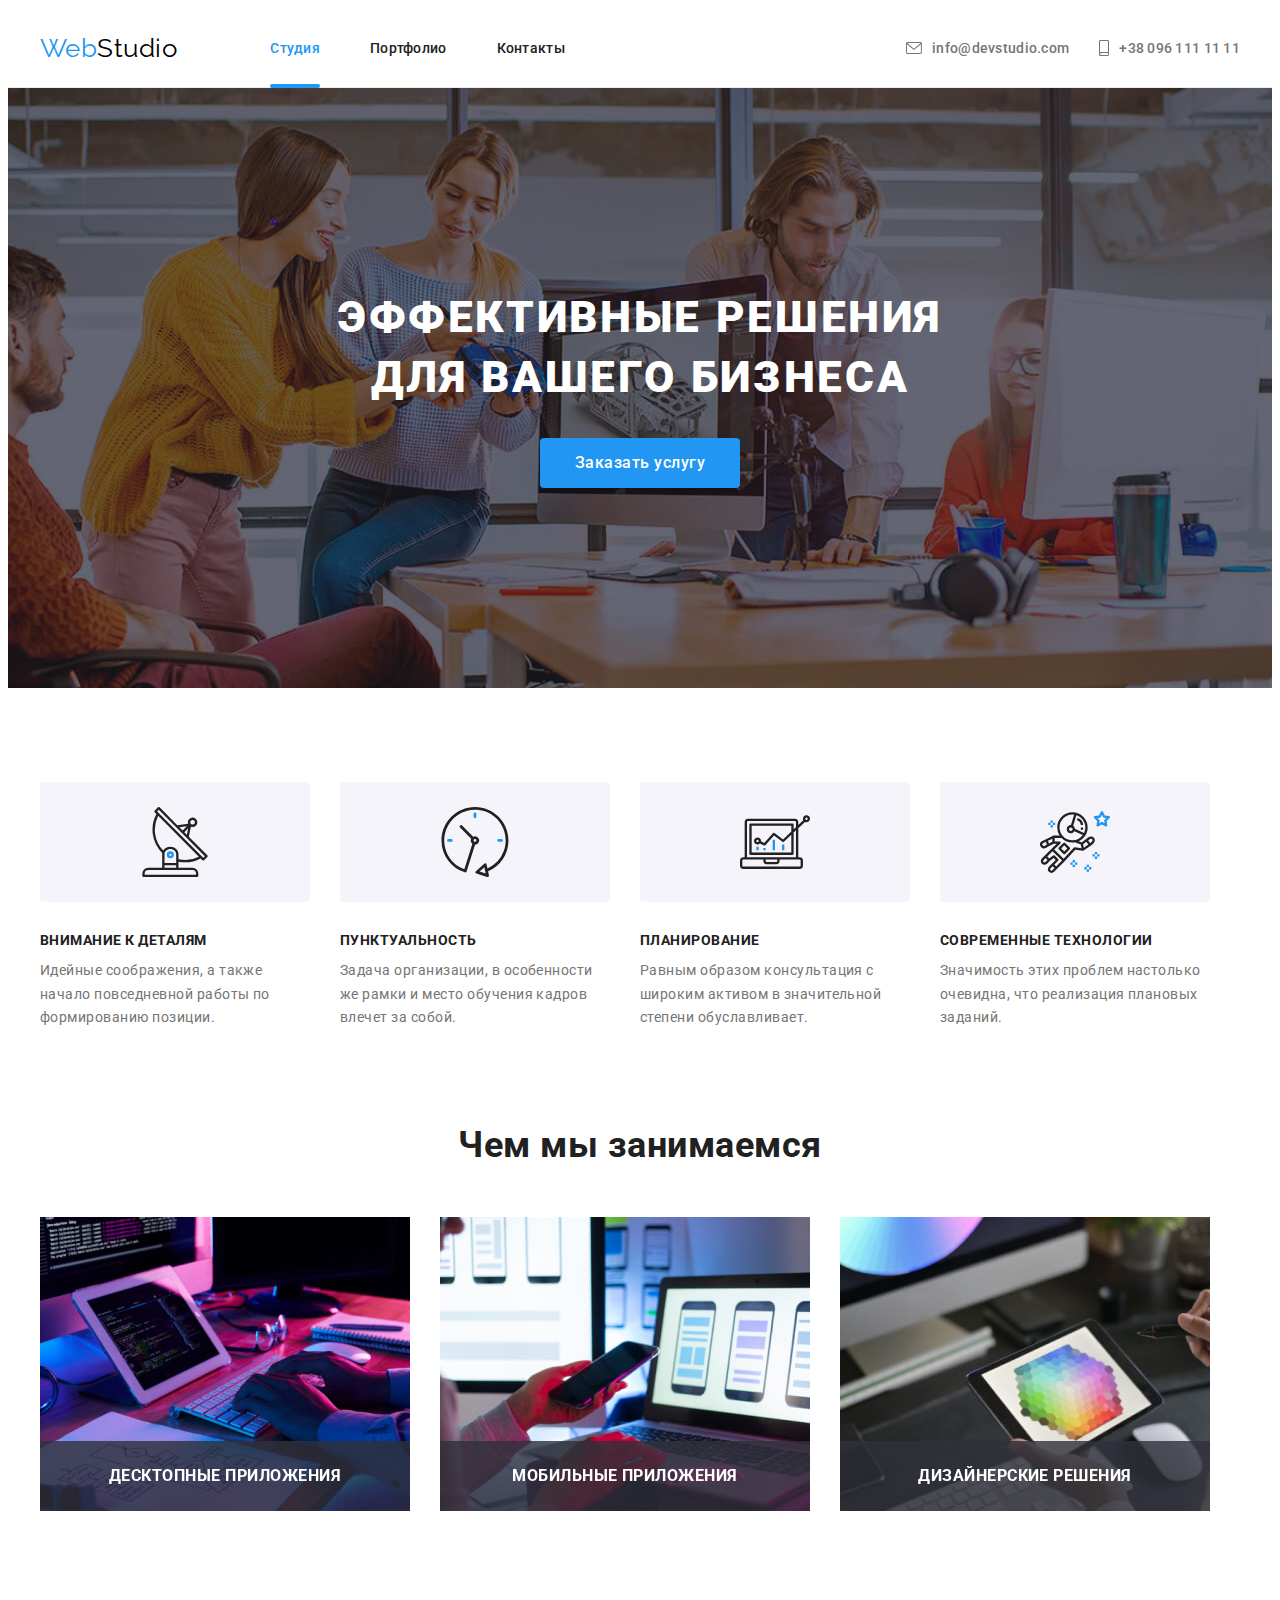
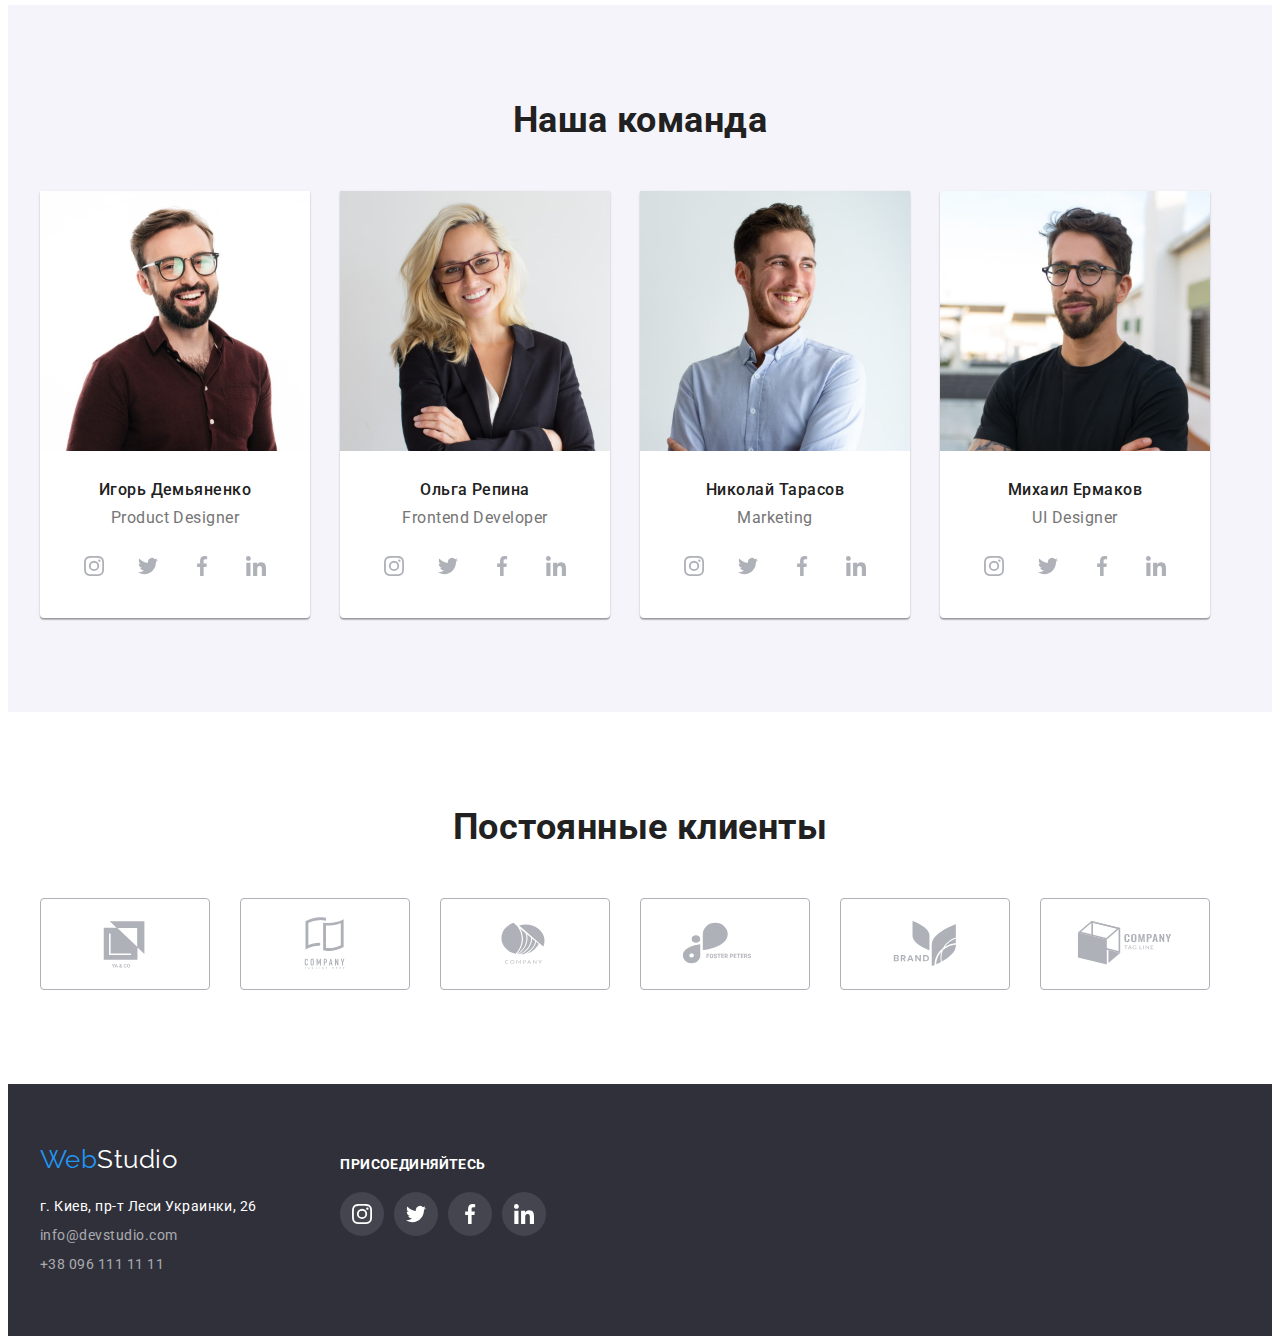
==== commit 08dc1a57: "Update" ====
--- a/index.html
+++ b/index.html
@@ -27,9 +27,15 @@
         <nav class="navigation">
           <a class="logo logo-header link" href="./index.html"><span>Web</span>Studio</a>
           <ul class="site-nav">
-            <li class="site-nav-element"><a class="link current" href="./index.html">Студия</a></li>
-            <li class="site-nav-element"><a class="link" href="./portfolio.html">Портфолио</a></li>
-            <li class="site-nav-element"><a class="link" href="">Контакты</a></li>
+            <li class="site-nav-element">
+              <a class="link current" href="./index.html">Студия</a>
+            </li>
+            <li class="site-nav-element">
+              <a class="link" href="./portfolio.html">Портфолио</a>
+            </li>
+            <li class="site-nav-element">
+              <a class="link" href="">Контакты</a>
+            </li>
           </ul>
         </nav>
 
--- a/css/styles.css
+++ b/css/styles.css
@@ -52,7 +52,9 @@
 }
 
 /* Подсветка */
-.site-nav .link:hover, .site-nav .link:focus, .site-nav .link.current {
+.site-nav .link:hover, 
+.site-nav .link:focus, 
+.site-nav .link.current {
     color: var(--brand-color-blue-light);
 }
 .site-nav {
@@ -60,6 +62,7 @@
     align-items: center;
     list-style: none;     
 }
+
 
 .site-nav-element + .site-nav-element {
     margin-left: 50px;
@@ -551,4 +554,20 @@
 .backdrop.is-hidden {
     opacity: 0;
     pointer-events: none;
-}+}
+
+.site-nav-element {
+    position: relative;
+}
+
+.link.current::after {
+    display: block;
+    margin-top: 28px;
+    position: absolute;
+    content: "";
+    height: 4px;
+    background-color: var(--brand-color-blue-light);
+    height: 4px;
+    width: 100%;
+    border-radius: 2px;
+}
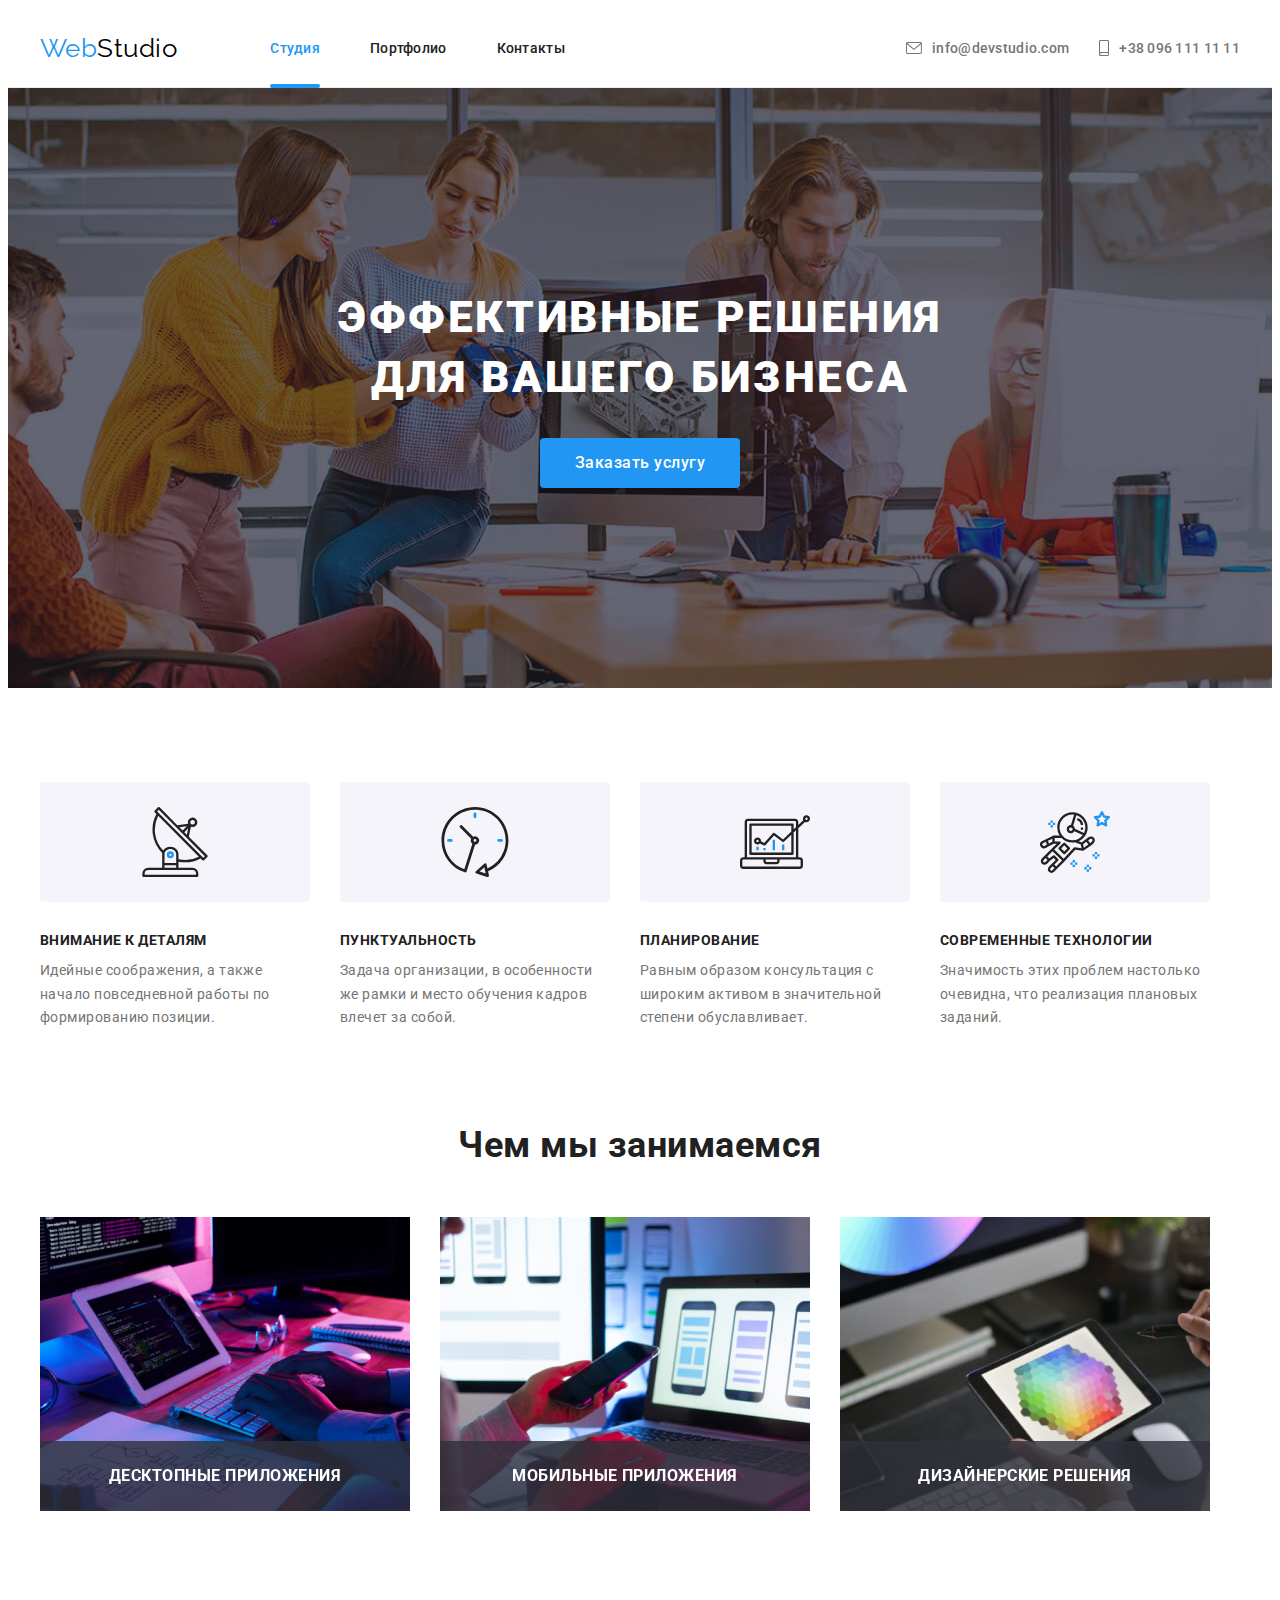
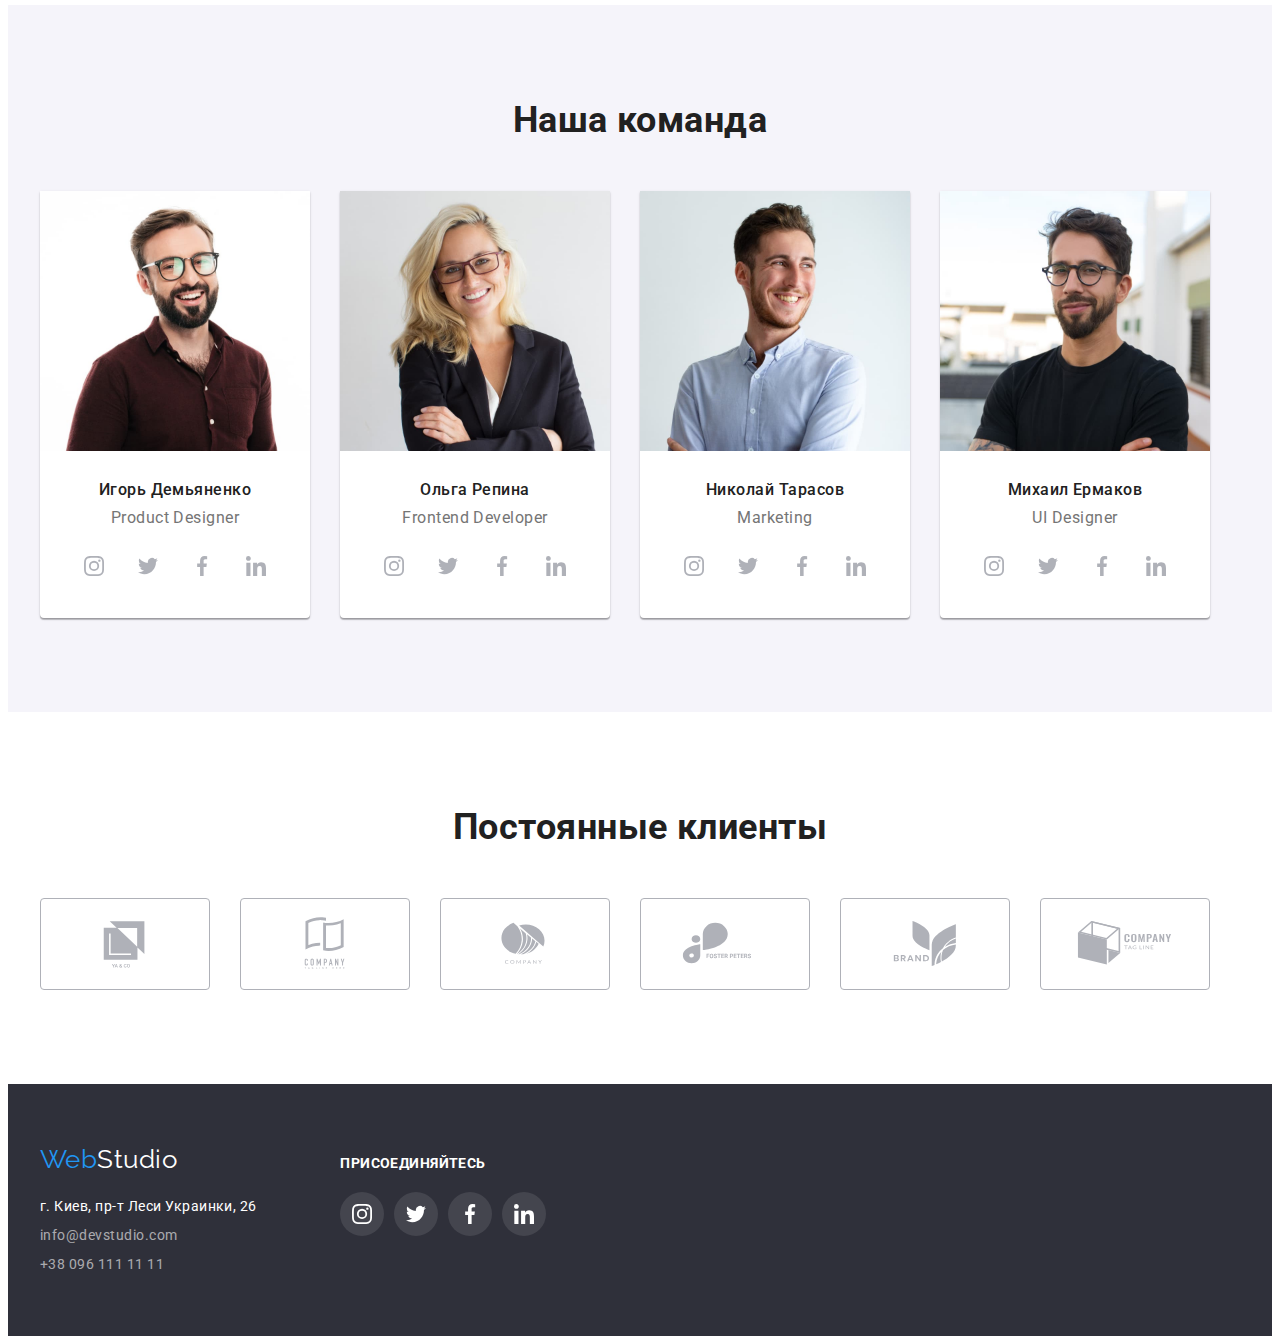
==== commit 93b0c9c0: "Update" ====
--- a/index.html
+++ b/index.html
@@ -70,7 +70,11 @@
           </div>
           <div class="backdrop is-hidden" data-modal>
             <div class="modal">
-              <button data-modal-close>Закрыть</button>
+              <button class="button-close" data-modal-close>
+                <svg class="button-close-svg">
+                  <use href="/images/symbol-defs.svg#button-close"></use>
+                </svg>
+              </button>
             </div>
           </div>
         </section>
--- a/css/styles.css
+++ b/css/styles.css
@@ -1,7 +1,7 @@
 :root {
-    --brand-color-blue-light-hover: #188CE8;
+    --brand-color-blue: #3f51b5;
     --brand-color-blue-light: #2196F3;
-    --brand-color-blue: #3f51b5;    
+    --brand-color-blue-light-hover: #188CE8;    
     --brand-color-black: #000000;
     --brand-color-black-light: #212121;
     --brand-color-black-dark: #2F303A;
@@ -12,7 +12,9 @@
     --brand-color-white: #FFFFFF;
     --brand-color-heder-line: #ECECEC;
     --brand-color-address:rgba(255, 255, 255, 0.6);
-    --card-set-portfolio: 30px
+    --card-set-portfolio: 30px;
+    --animation-duration: 250ms;
+    --animation-timing-function: cubic-bezier(0.4, 0, 0.2, 1);
 }
 h1, h2, h3, h4, h5, h6, p, ul {
     margin: 0;
@@ -52,24 +54,10 @@
 }
 
 /* Подсветка */
-.site-nav .link:hover, 
-.site-nav .link:focus, 
-.site-nav .link.current {
-    color: var(--brand-color-blue-light);
-}
 .site-nav {
     display: flex;
     align-items: center;
     list-style: none;     
-}
-
-
-.site-nav-element + .site-nav-element {
-    margin-left: 50px;
-}
-
-.navigation {
-    display: flex;
 }
 .site-nav .link {    
     display: block;
@@ -77,8 +65,25 @@
     font-weight: 500;
     letter-spacing: 0.02em;
     color: var(--brand-color-black-light);
-}
-/* Хедер почта телефон */
+
+    transition: color;
+    transition-duration: var(--animation-duration);
+    transition-timing-function: var(--animation-timing-function);
+}
+.site-nav .link:hover, 
+.site-nav .link:focus, 
+.site-nav .link.current {
+    color: var(--brand-color-blue-light);
+}
+.site-nav-element + .site-nav-element {
+    margin-left: 50px;
+}
+
+.navigation {
+    display: flex;
+}
+
+/* Хедер, почта, телефон */
 .auth-nav {
     margin-left: auto;
     display: flex;
@@ -94,6 +99,10 @@
     font-weight: 500;
     letter-spacing: 0.02em;
     color: var(--brand-color-gray);
+
+    transition: color;
+    transition-duration: var(--animation-duration);
+    transition-timing-function: var(--animation-timing-function);
 }
 .auth-nav .link:hover, .auth-nav .link:focus {
     color: var(--brand-color-blue-light);       
@@ -137,8 +146,12 @@
     background: var(--brand-color-blue-light);
     box-shadow: 0px 4px 4px rgba(0, 0, 0, 0.15);
     line-height: 1.88;
-}
-.hero .button:hover{
+    transition: background;
+    transition-duration: var(--animation-duration);
+    transition-timing-function: var(--animation-timing-function);
+}
+.hero .button:hover, 
+.hero .button:focus {
     background-color: var(--brand-color-blue-light-hover);
 }
 .hero {
@@ -219,12 +232,16 @@
     color: var(--brand-color-gray-icon);
     background: none;    
     border: none;
+    border-radius: 50%;
+
+    transition: color, background-color;
+    transition-duration: var(--animation-duration);
+    transition-timing-function: var(--animation-timing-function);
 }
 .personal-card-button:hover,
 .personal-card-button:focus {
     color: var(--brand-color-white);
-    background-color: var(--brand-color-blue-light);
-    border-radius: 50%;
+    background-color: var(--brand-color-blue-light);    
 }
 .personal-card-icon-item + .personal-card-icon-item {
     margin-left: 10px;
@@ -282,12 +299,8 @@
     display: flex;
     list-style: none;
 }
-.regular-customers-item-frame {
-    cursor: pointer;
-    padding: 13px 31px;
-    border: 1px solid #AFB1B8;
-    border-radius: 4px;
-}
+
+
 .regular-customers-item + .regular-customers-item {
     margin-left: 30px;
 }
@@ -310,6 +323,10 @@
     border: 1px solid var(--brand-color-gray-icon);
     border-radius: 4px;
     background-color: var(--brand-color-white);
+
+    transition: color, border;
+    transition-duration: var(--animation-duration);
+    transition-timing-function: var(--animation-timing-function);
 }
 .regular-customers-button:hover, 
 .regular-customers-button:focus {
@@ -342,6 +359,9 @@
 .address .link {    
     display: block;
     color: var(--brand-color-address);
+    transition: color;
+    transition-duration: var(--animation-duration);
+    transition-timing-function: var(--animation-timing-function);
 }
 .address .link:first-child {
 margin-bottom: 5px;
@@ -361,7 +381,7 @@
     color: var(--brand-color-white);
     font-weight: 700;
     font-size: 14px;
-    line-height: 16px;
+    line-height: 1.14;
     letter-spacing: 0.03em;
 }
 
@@ -378,17 +398,25 @@
     background: rgba(255, 255, 255, 0.1);
     border-radius: 50%;    
     border: none;
+
+    transition: color, background-color;
+    transition-duration: var(--animation-duration);
+    transition-timing-function: var(--animation-timing-function);
 }
 
 .footer-icon-button:hover,
 .footer-icon-button:focus {    
     background-color: var(--brand-color-blue-light);
-    border-radius: 50%;
 }
 .footer > .container {
     display: flex;
 }
 /* Портфолио фильтры*/
+.buttons {
+    margin-bottom: 50px;
+    display: flex;
+    justify-content: center;
+}
 .button {
     padding: 6px 22px;  
     margin: 0px 4px;   
@@ -401,19 +429,27 @@
     font-size: 16px;
     line-height: 1.62;    
     letter-spacing: inherit;    
-    border-radius: 4px;    
-}
-.buttons {
-    margin-bottom: 50px;
-    display: flex;
-    justify-content: center;    
-}
+    border-radius: 4px;
+
+    transition: color, background, box-shadow;
+    transition-duration: var(--animation-duration);
+    transition-timing-function: var(--animation-timing-function);
+}
+
 .button:hover, .button:focus {
     color: var(--brand-color-white);
     background: var(--brand-color-blue-light);
     box-shadow: 0px 3px 1px rgba(0, 0, 0, 0.1), 0px 1px 2px rgba(0, 0, 0, 0.08), 0px 2px 2px rgba(0, 0, 0, 0.12);
 }
 /* Портфолио карточки */
+.portfolio-card {
+    text-decoration: none;
+    display: block;
+
+    transition: box-shadow;
+    transition-duration: var(--animation-duration);
+    transition-timing-function: var(--animation-timing-function);
+}
 .portfolio-card-set-title {
     display: none;
 }
@@ -424,11 +460,11 @@
     flex-wrap: wrap;
 }
 
-
-.portfolio-card:hover, 
+.portfolio-card:hover,
 .portfolio-card:focus {
     box-shadow: 0px 1px 1px rgba(0, 0, 0, 0.12), 0px 4px 4px rgba(0, 0, 0, 0.06), 1px 4px 6px rgba(0, 0, 0, 0.16);
 }
+
 .portfolio-card-item {
     margin-top: var(--card-set-portfolio);
     margin-left: var(--card-set-portfolio);
@@ -442,6 +478,7 @@
 }
 
 .portfolio-card-title {
+    color: var(--brand-color-black-light);
     margin-bottom: 4px;
     font-size: 18px;
     line-height: 2;
@@ -504,14 +541,23 @@
     overflow: hidden;
 }
 
-.portfolio-card-overlay {
-    background-color: rgba(33, 150, 243, 0.9);
+
+.portfolio-card-overlay {    
     position: absolute;
     top: 0;
     left: 0;
     width: 100%;
     height: 100%;
+    background-color: rgba(33, 150, 243, 0.9);
     transform: translateY(100%);
+
+    transition-property: transform;
+    transition-duration: var(--animation-duration);
+    transition-timing-function: var(--animation-timing-function);
+}
+.portfolio-card:hover .portfolio-card-overlay,
+.portfolio-card:focus .portfolio-card-overlay  {    
+    transform: translateY(0);    
 }
 
 .portfolio-card-overlay-text {
@@ -521,23 +567,28 @@
     letter-spacing: 0.03em;
     color: var(--brand-color-white);
 }
-
-.portfolio-card:hover .portfolio-card-overlay {
-    transform: translateY(0);
-    transition: transform 250ms;
-    transition-timing-function: cubic-bezier(0.4, 0, 0.2, 1);
-}
-
-.backdrop {
+/* Анимация модалки */
+.backdrop {    
     position: fixed;
     top: 0;
     left: 0;
     width: 100%;
     height: 100%;
     background-color: rgba(0, 0, 0, 0.2);
-}
-
+    opacity: 1;
+    transform: scale(1);
+    transition-property: opacity, transform;
+    transition-duration: var(--animation-duration);
+    transition-timing-function: var(--animation-timing-function);
+}
+.backdrop.is-hidden {
+    transform: scale(0.5);
+    opacity: 0;
+    pointer-events: none;
+}
 .modal {
+    padding: 8px;
+    text-align: end;
     position: absolute;
     top: 50%;
     left: 50%;    
@@ -547,27 +598,55 @@
     background-color: var(--brand-color-white);
     box-shadow: 0px 1px 3px rgba(0, 0, 0, 0.12), 0px 1px 1px rgba(0, 0, 0, 0.14), 0px 2px 1px rgba(0, 0, 0, 0.2);
     border-radius: 4px;
-    /* opacity: 1; */
-    transition: opacity 2500ms cubic-bezier(0.4, 0, 0.2, 1);
-
-}
-.backdrop.is-hidden {
-    opacity: 0;
-    pointer-events: none;
-}
-
+    transition-delay: 250ms;
+}
+/* декоративное подчеркивание */
 .site-nav-element {
     position: relative;
 }
-
-.link.current::after {
-    display: block;
-    margin-top: 28px;
+.site-nav-element>.link::after {    
     position: absolute;
     content: "";
-    height: 4px;
-    background-color: var(--brand-color-blue-light);
+    display: block;
     height: 4px;
     width: 100%;
+    margin-top: 28px;
+    background-color: var(--brand-color-blue-light);
     border-radius: 2px;
-}
+    transform: scaleX(0);
+    transition: transform;
+    transition-duration: var(--animation-duration);
+    transition-timing-function: var(--animation-timing-function);
+}
+
+.site-nav-element > .link:hover::after,
+.site-nav-element>.link:focus::after {
+    transform: scaleX(1);
+}
+
+.link.current::after {
+    transform: scaleX(1);    
+}
+
+.button-close {
+    border: 1px solid rgba(0, 0, 0, 0.1);
+    width: 30px;
+    height: 30px;
+    border-radius: 50%;
+    background-color: var(--brand-color-white);
+
+    transition: color;
+    transition-duration: var(--animation-duration);
+    transition-timing-function: var(--animation-timing-function);
+}
+
+.button-close:hover, 
+.button-close:focus {
+    color: var(--brand-color-blue-light);    
+}
+
+.button-close-svg {
+    width: 11px;
+    height: 11px;
+    fill: currentColor;
+}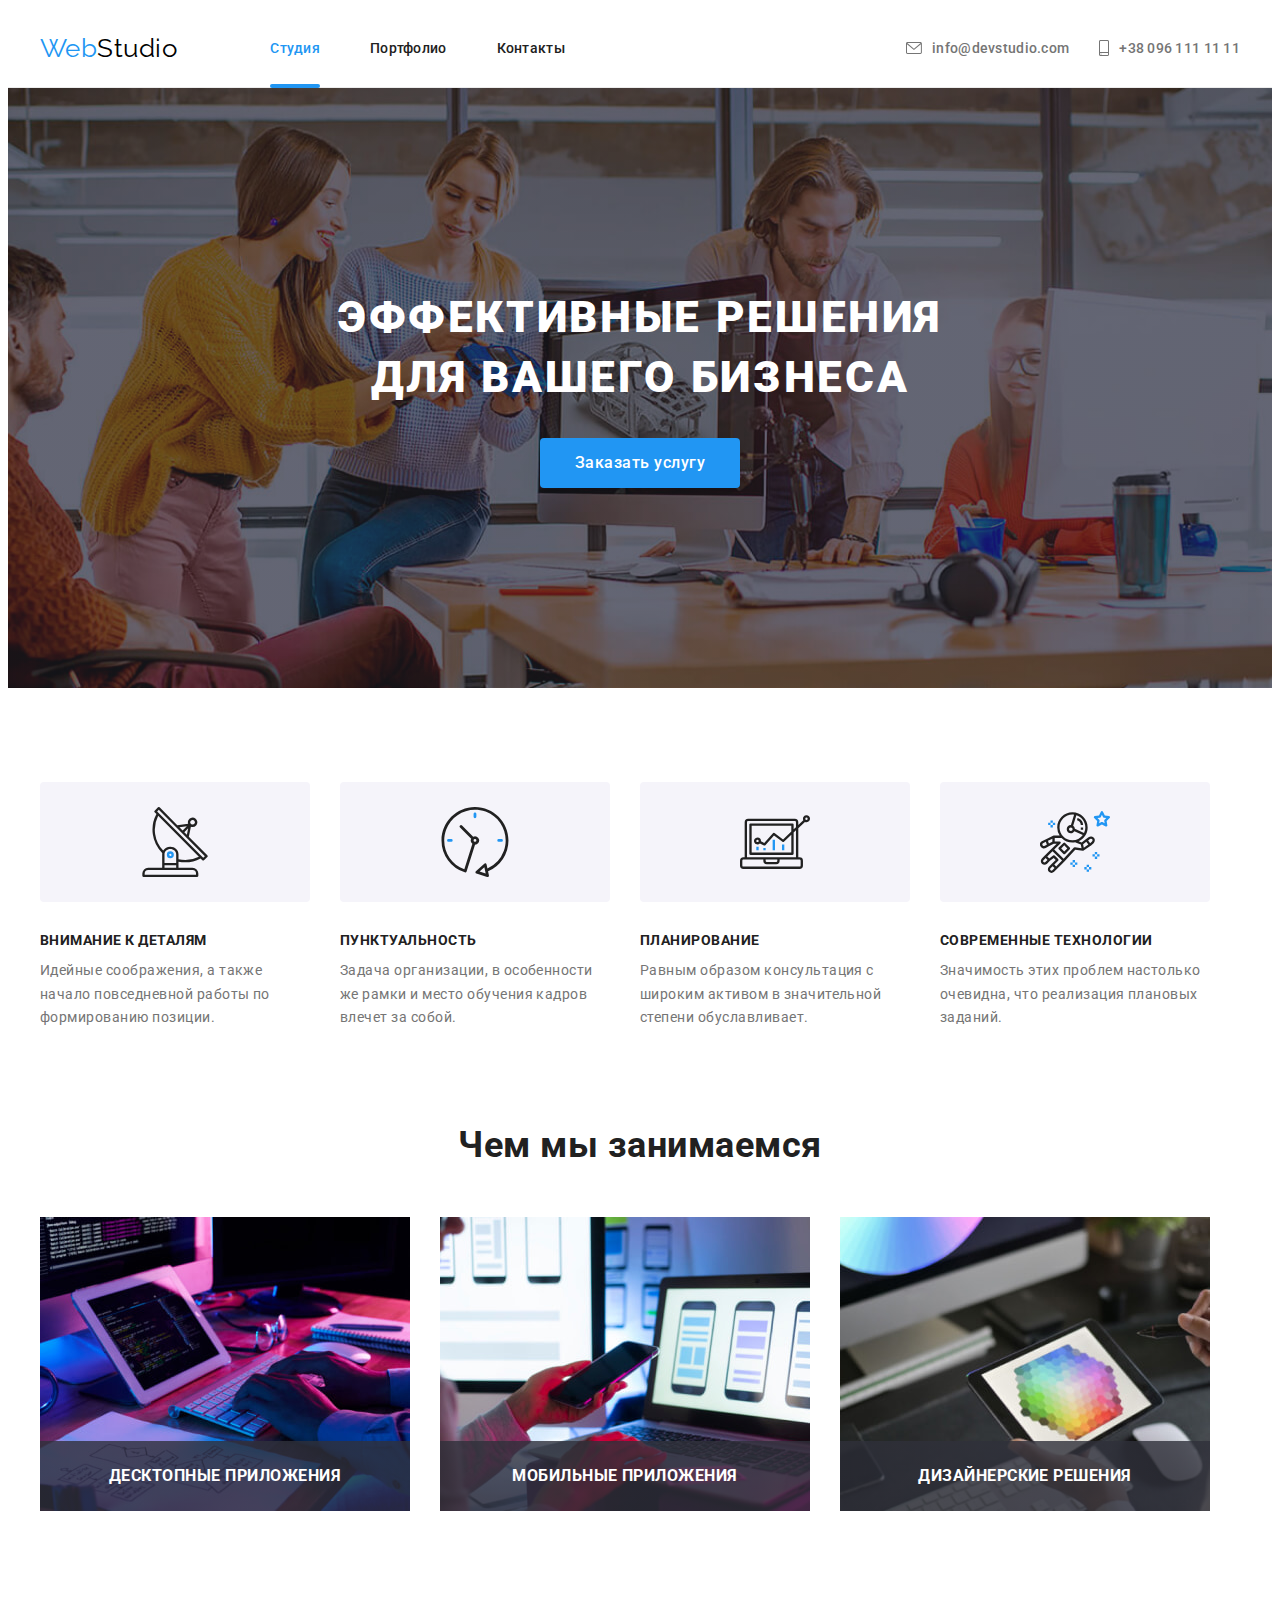
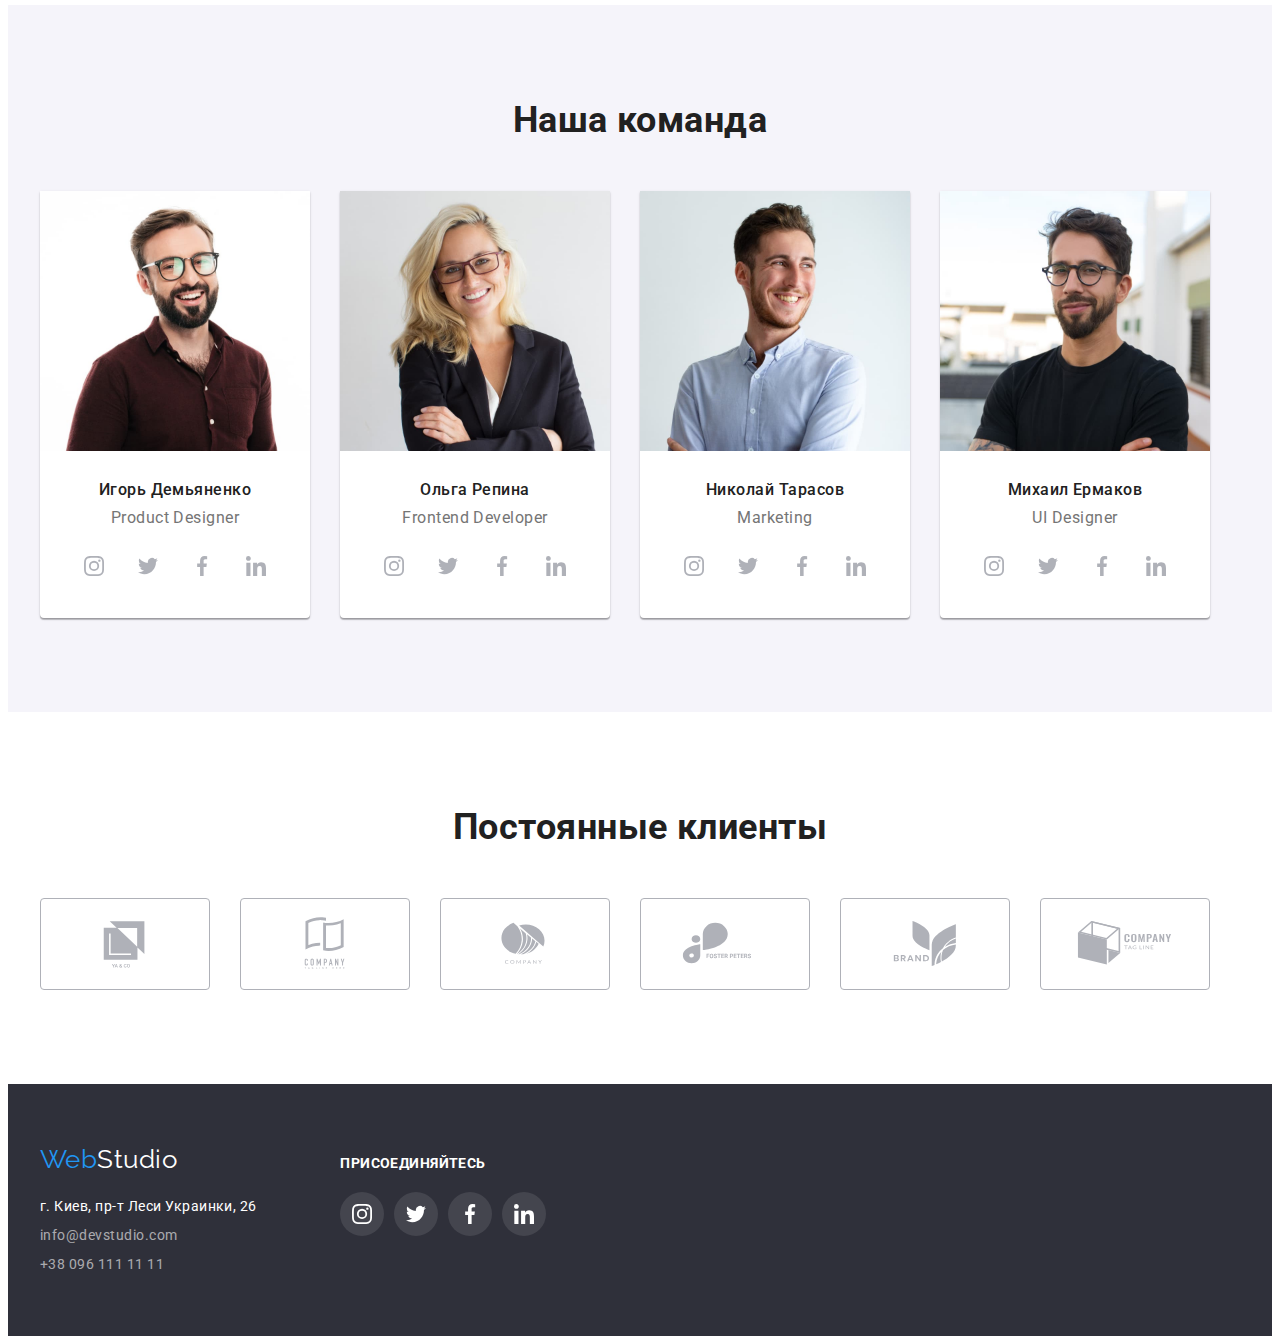
==== commit 6effede5: "Update" ====
--- a/index.html
+++ b/index.html
@@ -72,7 +72,7 @@
             <div class="modal">
               <button class="button-close" data-modal-close>
                 <svg class="button-close-svg">
-                  <use href="/images/symbol-defs.svg#button-close"></use>
+                  <use href="../images/symbol-defs.svg#button-close"></use>
                 </svg>
               </button>
             </div>
--- a/css/styles.css
+++ b/css/styles.css
@@ -580,6 +580,7 @@
     transition-property: opacity, transform;
     transition-duration: var(--animation-duration);
     transition-timing-function: var(--animation-timing-function);
+    z-index: 999;
 }
 .backdrop.is-hidden {
     transform: scale(0.5);
